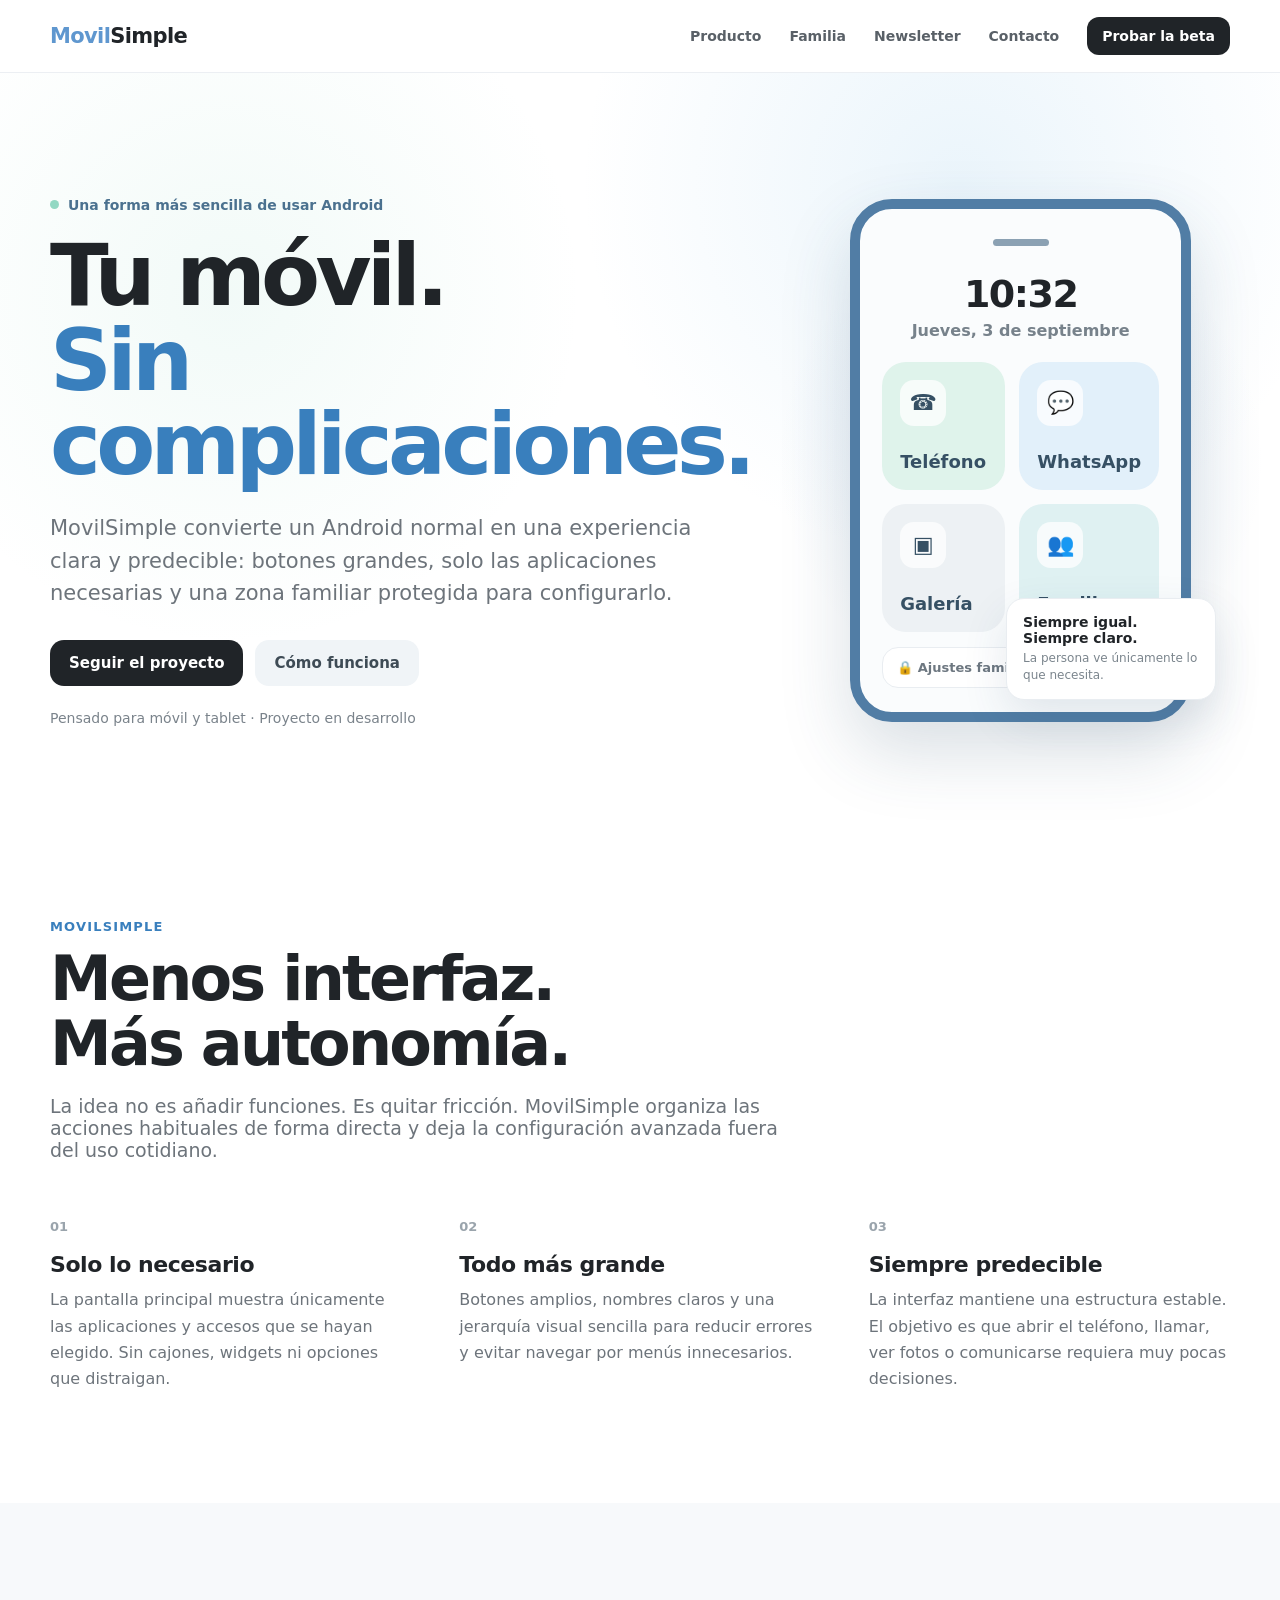
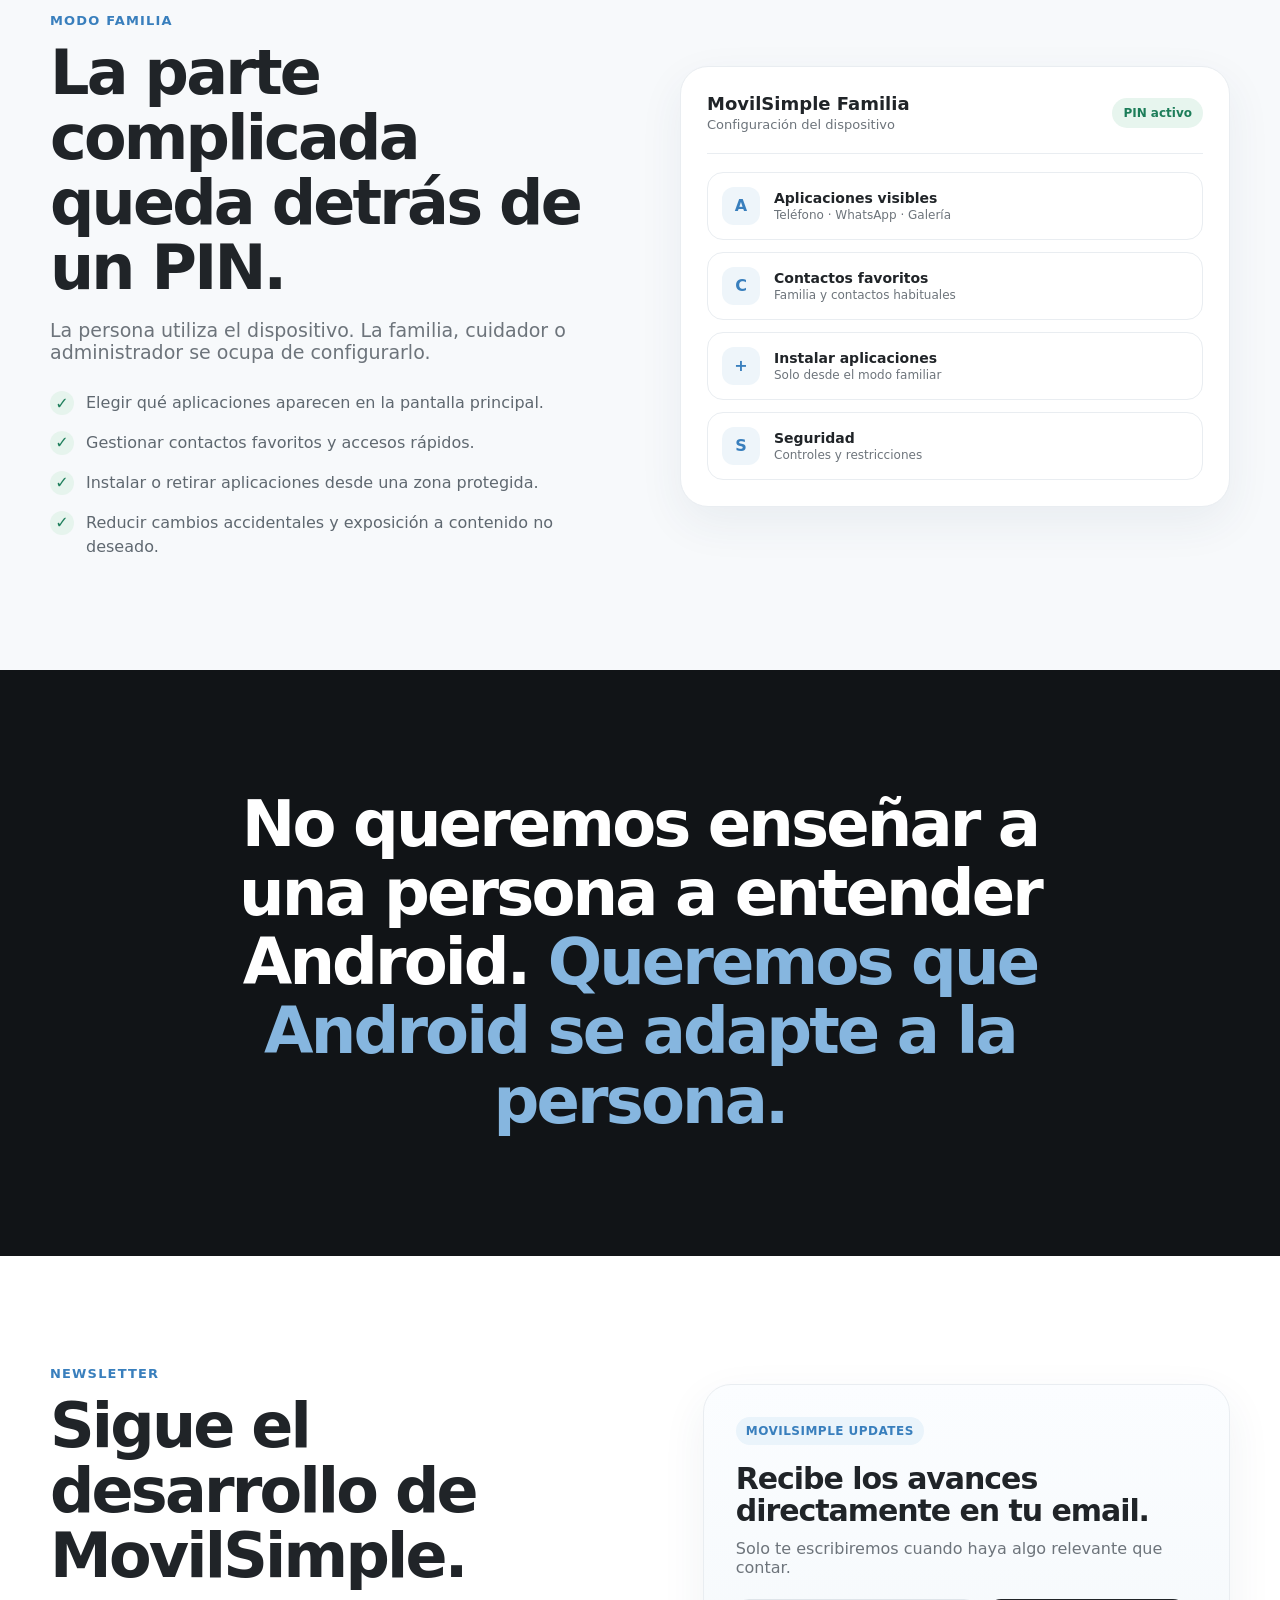
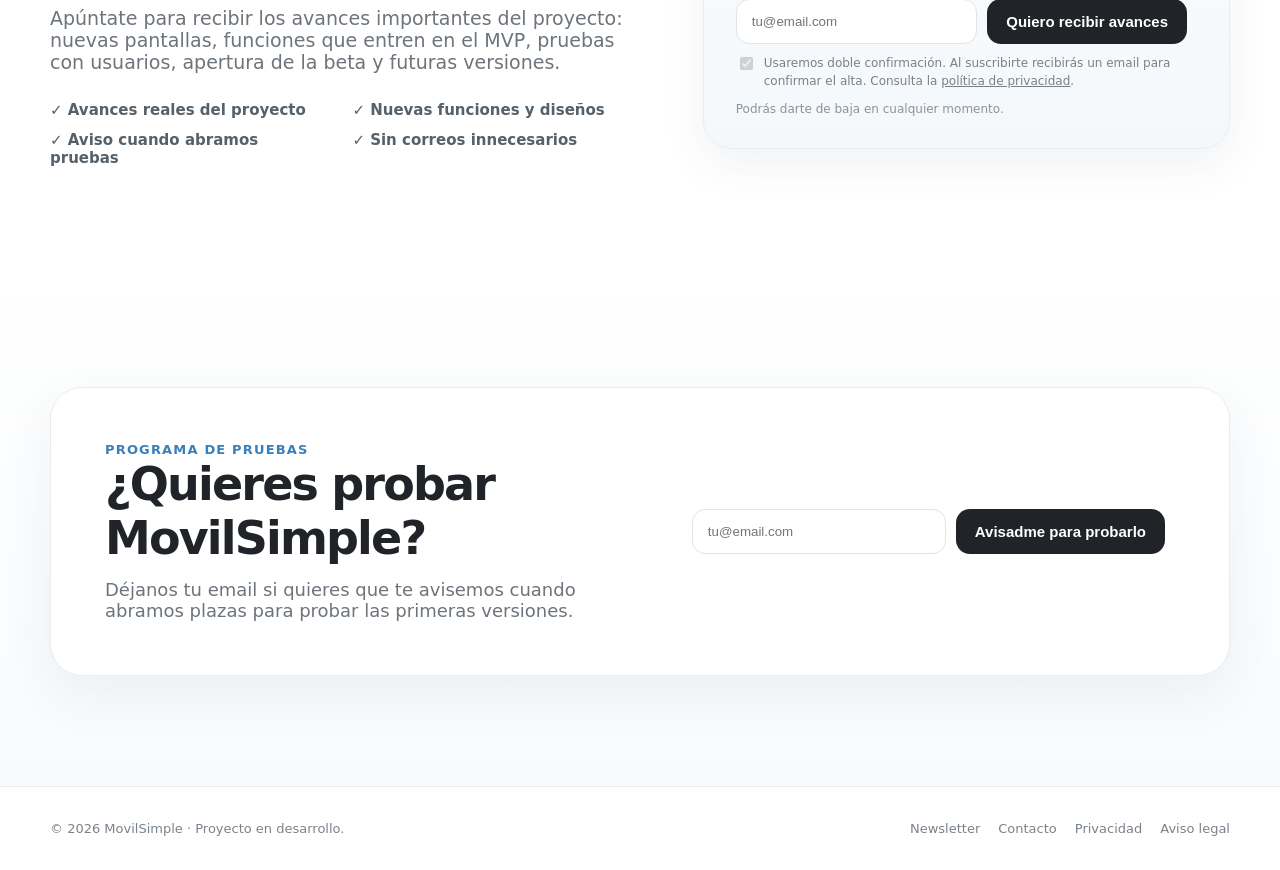
==== public/index.html @ e2562e94 "Add files via upload" ====
<!doctype html>
<html lang="es">
<head>
<meta charset="utf-8">
<meta name="viewport" content="width=device-width,initial-scale=1">
<meta name="description" content="MovilSimple simplifica Android con una interfaz clara, accesos grandes y un modo familiar protegido para configurar el dispositivo.">
<title>MovilSimple — Tu móvil, sin complicaciones</title>
<meta name="theme-color" content="#ffffff">
<link rel="canonical" href="https://movilsimple.com/">
<link rel="icon" type="image/png" sizes="32x32" href="/assets/favicon-32.png">
<link rel="apple-touch-icon" href="/assets/apple-touch-icon.png">
<link rel="manifest" href="/manifest.webmanifest">
<meta property="og:type" content="website">
<meta property="og:title" content="MovilSimple — Tu móvil, sin complicaciones">
<meta property="og:description" content="Una forma más clara, sencilla y segura de usar Android.">
<meta property="og:url" content="https://movilsimple.com/">
<meta property="og:image" content="https://movilsimple.com/assets/og-movilsimple.jpg">
<meta name="twitter:card" content="summary_large_image">
<style>
:root{
  --blue:#5f97cf;
  --blue2:#397fbd;
  --ink:#202428;
  --muted:#6d747b;
  --line:#e9edf1;
  --soft:#f7f9fb;
  --mint:#92d8c3;
  --sky:#8fc7eb;
  --teal:#76c8cc;
}
*{box-sizing:border-box}
html{scroll-behavior:smooth}
body{
  margin:0;
  font-family:Inter,ui-sans-serif,system-ui,-apple-system,BlinkMacSystemFont,"Segoe UI",sans-serif;
  color:var(--ink);
  background:#fff;
  -webkit-font-smoothing:antialiased;
}
a{text-decoration:none;color:inherit}
.container{width:min(1180px,calc(100% - 40px));margin:auto}
header{
  position:sticky;top:0;z-index:50;
  background:rgba(255,255,255,.84);
  backdrop-filter:blur(18px);
  border-bottom:1px solid rgba(233,237,241,.85);
}
.nav{height:72px;display:flex;align-items:center;justify-content:space-between}
.wordmark{font-weight:850;font-size:21px;letter-spacing:-.03em}
.wordmark .m{color:var(--blue)}
.navlinks{display:flex;gap:28px;align-items:center;font-size:14px;font-weight:650;color:#596067}
.navlinks a:hover{color:var(--blue2)}
.navcta{
  padding:11px 15px;border-radius:12px;background:var(--ink);color:#fff!important;
}
.hero{
  padding:92px 0 54px;
  background:
    radial-gradient(circle at 75% 15%,rgba(143,199,235,.18),transparent 33%),
    radial-gradient(circle at 18% 30%,rgba(146,216,195,.12),transparent 30%);
}
.hero-grid{display:grid;grid-template-columns:1.05fr .95fr;gap:80px;align-items:center}
.eyebrow{
  display:inline-flex;gap:9px;align-items:center;
  color:#4b718f;font-weight:750;font-size:14px;
}
.eyebrow:before{content:"";width:9px;height:9px;border-radius:50%;background:var(--mint)}
h1{
  font-size:clamp(54px,7vw,86px);
  line-height:.98;letter-spacing:-.055em;
  margin:20px 0 26px;
  max-width:820px;
}
h1 .blue{color:var(--blue2)}
.lead{
  font-size:21px;line-height:1.55;color:var(--muted);
  max-width:680px;margin:0 0 30px;
}
.actions{display:flex;gap:12px;flex-wrap:wrap}
.btn{
  display:inline-flex;align-items:center;justify-content:center;
  border-radius:14px;padding:14px 19px;font-weight:800;font-size:15px;
  transition:.2s ease;
}
.btn:hover{transform:translateY(-1px)}
.btn-dark{background:var(--ink);color:#fff}
.btn-light{background:#f0f4f7;color:#3e4b55}
.hero-note{margin-top:24px;color:#7a838b;font-size:14px}
.mock-shell{
  position:relative;min-height:590px;display:grid;place-items:center;
}
.glow{
  position:absolute;width:520px;height:520px;border-radius:50%;
  background:radial-gradient(circle,rgba(95,151,207,.17),rgba(95,151,207,0) 66%);
}
.phone{
  position:relative;
  width:min(380px,90%);
  background:#fafcfd;
  border:10px solid #517da5;
  border-radius:42px;
  padding:30px 22px 24px;
  box-shadow:0 30px 70px rgba(45,76,104,.18);
}
.speaker{width:56px;height:7px;background:#8ba1b3;border-radius:999px;margin:0 auto 26px}
.time{text-align:center;font-weight:900;font-size:38px;letter-spacing:-.04em}
.date{text-align:center;color:#77828b;font-weight:600;margin:5px 0 22px}
.grid{display:grid;grid-template-columns:1fr 1fr;gap:14px}
.tile{
  min-height:128px;border-radius:24px;padding:18px;
  display:flex;flex-direction:column;justify-content:space-between;
  color:#365064;font-weight:850;font-size:18px
}
.t1{background:#dff3eb}.t2{background:#e2f0fa}.t3{background:#edf1f4}.t4{background:#dff1f2}
.sq{
  width:46px;height:46px;border-radius:14px;background:rgba(255,255,255,.75);
  display:grid;place-items:center;font-size:22px
}
.familybar{
  margin-top:15px;border:1px solid var(--line);background:#fff;border-radius:16px;
  padding:12px 14px;display:flex;justify-content:space-between;align-items:center;
  font-size:13px;font-weight:750;color:#6d7780
}
.floating{
  position:absolute;right:-6px;bottom:55px;
  width:210px;background:#fff;border:1px solid var(--line);
  border-radius:18px;padding:15px 16px;
  box-shadow:0 18px 45px rgba(45,76,104,.12);
}
.floating strong{display:block;font-size:14px}
.floating span{display:block;color:#7b858d;font-size:12px;margin-top:4px;line-height:1.4}
.section{padding:110px 0}
.section.gray{background:var(--soft)}
.kicker{color:var(--blue2);font-size:13px;font-weight:850;letter-spacing:.09em;text-transform:uppercase}
.section h2{
  font-size:clamp(38px,5vw,62px);
  line-height:1.05;letter-spacing:-.045em;margin:12px 0 18px;
}
.section-intro{font-size:19px;color:var(--muted);max-width:760px}
.three{
  display:grid;grid-template-columns:repeat(3,1fr);gap:48px;margin-top:58px
}
.feature-number{font-size:13px;font-weight:850;color:#9aa4ac;margin-bottom:18px}
.feature h3{font-size:22px;margin:0 0 10px;letter-spacing:-.02em}
.feature p{margin:0;color:var(--muted);line-height:1.65}
.family-section{display:grid;grid-template-columns:1fr 1fr;gap:80px;align-items:center}
.panel{
  background:#fff;border:1px solid var(--line);border-radius:28px;
  padding:26px;box-shadow:0 16px 45px rgba(43,69,93,.07)
}
.panel-top{display:flex;align-items:center;justify-content:space-between;padding-bottom:20px;border-bottom:1px solid var(--line)}
.panel-title strong{display:block;font-size:18px}.panel-title span{color:var(--muted);font-size:13px}
.pin{background:#e7f5ee;color:#1c7d59;padding:8px 11px;border-radius:999px;font-size:12px;font-weight:850}
.panel-list{display:grid;gap:12px;margin-top:18px}
.row{display:flex;gap:14px;align-items:center;padding:14px;border:1px solid var(--line);border-radius:16px}
.badge{width:38px;height:38px;border-radius:12px;background:#eef5fa;display:grid;place-items:center;color:var(--blue2);font-weight:900}
.row strong{display:block;font-size:14px}.row span{display:block;color:var(--muted);font-size:12px;margin-top:2px}
.checks{display:grid;gap:15px;margin-top:28px}
.check{display:flex;gap:12px;align-items:flex-start}
.check i{font-style:normal;width:24px;height:24px;border-radius:50%;background:#e6f4ed;color:#1f7f5c;display:grid;place-items:center;font-weight:900;flex:none}
.check span{color:#5f6870;line-height:1.55}
.statement{
  padding:120px 0;
  text-align:center;
  background:#111417;color:#fff;
}
.statement p{
  max-width:900px;margin:0 auto;
  font-size:clamp(36px,5vw,64px);
  line-height:1.08;letter-spacing:-.045em;font-weight:800
}
.statement em{font-style:normal;color:#86b6df}
.beta{
  padding:110px 0;background:
  linear-gradient(180deg,#fff,#f8fbfd);
}
.beta-card{
  border:1px solid var(--line);border-radius:32px;
  padding:54px;background:#fff;
  box-shadow:0 18px 55px rgba(42,72,97,.07);
  display:grid;grid-template-columns:1fr .9fr;gap:50px;align-items:center
}
.beta h2{font-size:46px;margin:0 0 14px;letter-spacing:-.04em}
.beta p{color:var(--muted);font-size:18px;margin:0}
.form{display:flex;gap:10px}
.form input{
  min-width:0;flex:1;border:1px solid #dfe5ea;border-radius:13px;padding:14px 15px;outline:none
}
.form input:focus{border-color:var(--blue);box-shadow:0 0 0 4px rgba(95,151,207,.11)}
.form button{border:0;cursor:pointer}
.status{font-size:13px;color:#5f6b74;margin-top:9px}
footer{border-top:1px solid var(--line);padding:34px 0}
.footer{display:flex;justify-content:space-between;gap:30px;color:#7a838b;font-size:13px}
.footerlinks{display:flex;gap:18px}

.newsletter-block{
  display:grid;grid-template-columns:1.05fr .95fr;gap:70px;align-items:center
}
.newsletter-points{
  display:grid;grid-template-columns:1fr 1fr;gap:12px 22px;
  margin-top:28px;color:#56616a;font-size:15px;font-weight:650
}
.newsletter-card{
  border:1px solid var(--line);border-radius:28px;padding:32px;
  background:linear-gradient(180deg,#fbfdff,#f4f8fb);
  box-shadow:0 16px 45px rgba(43,69,93,.07)
}
.newsletter-badge{
  display:inline-flex;padding:7px 10px;border-radius:999px;
  background:#eaf4fb;color:var(--blue2);font-size:12px;font-weight:850;
  letter-spacing:.04em;text-transform:uppercase
}
.newsletter-card h3{
  font-size:30px;line-height:1.08;letter-spacing:-.035em;
  margin:18px 0 12px
}
.newsletter-card p{color:var(--muted);margin:0 0 22px}
.newsletter-form{display:flex;gap:10px}
.newsletter-form input{
  min-width:0;flex:1;border:1px solid #dfe5ea;border-radius:13px;
  padding:14px 15px;outline:none
}
.newsletter-form input:focus{
  border-color:var(--blue);box-shadow:0 0 0 4px rgba(95,151,207,.11)
}
.newsletter-form button{border:0;cursor:pointer}
.newsletter-status{font-size:13px;color:#5f6b74;margin-top:10px}
.newsletter-privacy{font-size:12px;color:#8a939b;margin-top:12px}


.form-consent{
  display:flex;gap:8px;align-items:flex-start;margin-top:11px;
  color:#77818a;font-size:12px;line-height:1.45
}
.form-consent input{margin-top:2px;flex:none}
.form-consent a{text-decoration:underline}
.status.ok,.newsletter-status.ok{color:#1c7d59}
.status.error,.newsletter-status.error{color:#ad3b3b}
.honeypot{
  position:absolute!important;left:-10000px!important;width:1px!important;
  height:1px!important;overflow:hidden!important
}
button:disabled{opacity:.65;cursor:wait;transform:none!important}

@media (max-width:900px){
  .navlinks a:not(.navcta){display:none}
  .hero-grid,.family-section,.beta-card,.newsletter-block{grid-template-columns:1fr}
  .hero{padding-top:64px}
  .three{grid-template-columns:1fr;gap:34px}
  .newsletter-points{grid-template-columns:1fr}
  .mock-shell{min-height:530px}
}
@media(max-width:620px){
  .container{width:min(100% - 26px,1180px)}
  h1{font-size:50px}
  .lead{font-size:18px}
  .section{padding:78px 0}
  .form,.newsletter-form{flex-direction:column}
  .beta-card{padding:30px 22px}
  .footer{flex-direction:column}
}
</style>
</head>
<body>
<header>
  <div class="container nav">
    <a class="wordmark" href="#"><span class="m">Movil</span>Simple</a>
    <nav class="navlinks">
      <a href="#producto">Producto</a>
      <a href="#familia">Familia</a>
      <a href="#newsletter">Newsletter</a>
      <a href="/contacto.html">Contacto</a>
      <a class="navcta" href="#beta">Probar la beta</a>
    </nav>
  </div>
</header>

<main>
<section class="hero">
  <div class="container hero-grid">
    <div>
      <div class="eyebrow">Una forma más sencilla de usar Android</div>
      <h1>Tu móvil.<br><span class="blue">Sin complicaciones.</span></h1>
      <p class="lead">MovilSimple convierte un Android normal en una experiencia clara y predecible: botones grandes, solo las aplicaciones necesarias y una zona familiar protegida para configurarlo.</p>
      <div class="actions">
        <a class="btn btn-dark" href="#newsletter">Seguir el proyecto</a>
        <a class="btn btn-light" href="#producto">Cómo funciona</a>
      </div>
      <div class="hero-note">Pensado para móvil y tablet · Proyecto en desarrollo</div>
    </div>

    <div class="mock-shell">
      <div class="glow"></div>
      <div class="phone">
        <div class="speaker"></div>
        <div class="time">10:32</div>
        <div class="date">Jueves, 3 de septiembre</div>
        <div class="grid">
          <div class="tile t1"><div class="sq">☎</div><span>Teléfono</span></div>
          <div class="tile t2"><div class="sq">💬</div><span>WhatsApp</span></div>
          <div class="tile t3"><div class="sq">▣</div><span>Galería</span></div>
          <div class="tile t4"><div class="sq">👥</div><span>Familia</span></div>
        </div>
        <div class="familybar"><span>🔒 Ajustes familiares</span><span>PIN</span></div>
      </div>
      <div class="floating"><strong>Siempre igual. Siempre claro.</strong><span>La persona ve únicamente lo que necesita.</span></div>
    </div>
  </div>
</section>

<section class="section" id="producto">
  <div class="container">
    <div class="kicker">MovilSimple</div>
    <h2>Menos interfaz.<br>Más autonomía.</h2>
    <p class="section-intro">La idea no es añadir funciones. Es quitar fricción. MovilSimple organiza las acciones habituales de forma directa y deja la configuración avanzada fuera del uso cotidiano.</p>
    <div class="three">
      <div class="feature">
        <div class="feature-number">01</div>
        <h3>Solo lo necesario</h3>
        <p>La pantalla principal muestra únicamente las aplicaciones y accesos que se hayan elegido. Sin cajones, widgets ni opciones que distraigan.</p>
      </div>
      <div class="feature">
        <div class="feature-number">02</div>
        <h3>Todo más grande</h3>
        <p>Botones amplios, nombres claros y una jerarquía visual sencilla para reducir errores y evitar navegar por menús innecesarios.</p>
      </div>
      <div class="feature">
        <div class="feature-number">03</div>
        <h3>Siempre predecible</h3>
        <p>La interfaz mantiene una estructura estable. El objetivo es que abrir el teléfono, llamar, ver fotos o comunicarse requiera muy pocas decisiones.</p>
      </div>
    </div>
  </div>
</section>

<section class="section gray" id="familia">
  <div class="container family-section">
    <div>
      <div class="kicker">Modo familia</div>
      <h2>La parte complicada queda detrás de un PIN.</h2>
      <p class="section-intro">La persona utiliza el dispositivo. La familia, cuidador o administrador se ocupa de configurarlo.</p>
      <div class="checks">
        <div class="check"><i>✓</i><span>Elegir qué aplicaciones aparecen en la pantalla principal.</span></div>
        <div class="check"><i>✓</i><span>Gestionar contactos favoritos y accesos rápidos.</span></div>
        <div class="check"><i>✓</i><span>Instalar o retirar aplicaciones desde una zona protegida.</span></div>
        <div class="check"><i>✓</i><span>Reducir cambios accidentales y exposición a contenido no deseado.</span></div>
      </div>
    </div>
    <div class="panel">
      <div class="panel-top">
        <div class="panel-title"><strong>MovilSimple Familia</strong><span>Configuración del dispositivo</span></div>
        <div class="pin">PIN activo</div>
      </div>
      <div class="panel-list">
        <div class="row"><div class="badge">A</div><div><strong>Aplicaciones visibles</strong><span>Teléfono · WhatsApp · Galería</span></div></div>
        <div class="row"><div class="badge">C</div><div><strong>Contactos favoritos</strong><span>Familia y contactos habituales</span></div></div>
        <div class="row"><div class="badge">+</div><div><strong>Instalar aplicaciones</strong><span>Solo desde el modo familiar</span></div></div>
        <div class="row"><div class="badge">S</div><div><strong>Seguridad</strong><span>Controles y restricciones</span></div></div>
      </div>
    </div>
  </div>
</section>

<section class="statement">
  <div class="container">
    <p>No queremos enseñar a una persona a entender Android. <em>Queremos que Android se adapte a la persona.</em></p>
  </div>
</section>


<section class="section" id="newsletter">
  <div class="container">
    <div class="newsletter-block">
      <div class="newsletter-copy">
        <div class="kicker">Newsletter</div>
        <h2>Sigue el desarrollo de MovilSimple.</h2>
        <p class="section-intro">Apúntate para recibir los avances importantes del proyecto: nuevas pantallas, funciones que entren en el MVP, pruebas con usuarios, apertura de la beta y futuras versiones.</p>
        <div class="newsletter-points">
          <span>✓ Avances reales del proyecto</span>
          <span>✓ Nuevas funciones y diseños</span>
          <span>✓ Aviso cuando abramos pruebas</span>
          <span>✓ Sin correos innecesarios</span>
        </div>
      </div>
      <div class="newsletter-card">
        <div class="newsletter-badge">MovilSimple Updates</div>
        <h3>Recibe los avances directamente en tu email.</h3>
        <p>Solo te escribiremos cuando haya algo relevante que contar.</p>
        <form class="newsletter-form" data-subscribe data-source="newsletter">
          <label style="position:absolute;left:-9999px" for="project-email">Correo electrónico</label>
          <input type="email" id="project-email" name="email" autocomplete="email" placeholder="tu@email.com" required>
          <div class="honeypot" aria-hidden="true"><label>No rellenar <input name="website" tabindex="-1" autocomplete="off"></label></div>
          <input type="checkbox" name="consent" required checked style="position:absolute;left:-9999px" aria-label="Acepto recibir novedades de MovilSimple">
          <button class="btn btn-dark" type="submit">Quiero recibir avances</button>
          <div class="newsletter-status status" aria-live="polite"></div>
        </form>
        <label class="form-consent"><input type="checkbox" name="newsletter-consent-view" checked disabled><span>Usaremos doble confirmación. Al suscribirte recibirás un email para confirmar el alta. Consulta la <a href="/privacidad.html">política de privacidad</a>.</span></label>
        <div class="newsletter-privacy">Podrás darte de baja en cualquier momento.</div>
      </div>
    </div>
  </div>
</section>

<section class="beta" id="beta">
  <div class="container">
    <div class="beta-card">
      <div>
        <div class="kicker">Programa de pruebas</div>
        <h2>¿Quieres probar MovilSimple?</h2>
        <p>Déjanos tu email si quieres que te avisemos cuando abramos plazas para probar las primeras versiones.</p>
      </div>
      <div>
        <form class="form" data-subscribe data-source="beta">
          <label style="position:absolute;left:-9999px" for="beta-email">Correo electrónico</label>
          <input type="email" id="beta-email" name="email" autocomplete="email" placeholder="tu@email.com" required>
          <div class="honeypot" aria-hidden="true"><label>No rellenar <input name="website" tabindex="-1" autocomplete="off"></label></div>
          <input type="checkbox" name="consent" required checked style="position:absolute;left:-9999px" aria-label="Acepto recibir el aviso de apertura de la beta">
          <button class="btn btn-dark" type="submit">Avisadme para probarlo</button>
          <div class="status" aria-live="polite"></div>
        </form>
      </div>
    </div>
  </div>
</section>
</main>

<footer>
  <div class="container footer">
    <div>© 2026 MovilSimple · Proyecto en desarrollo.</div>
    <div class="footerlinks">
      <a href="#newsletter">Newsletter</a>
      <a href="/contacto.html">Contacto</a>
      <a href="/privacidad.html">Privacidad</a>
      <a href="/aviso-legal.html">Aviso legal</a>
    </div>
  </div>
</footer>

<script src="/assets/app.js" defer></script>
</body>
</html>
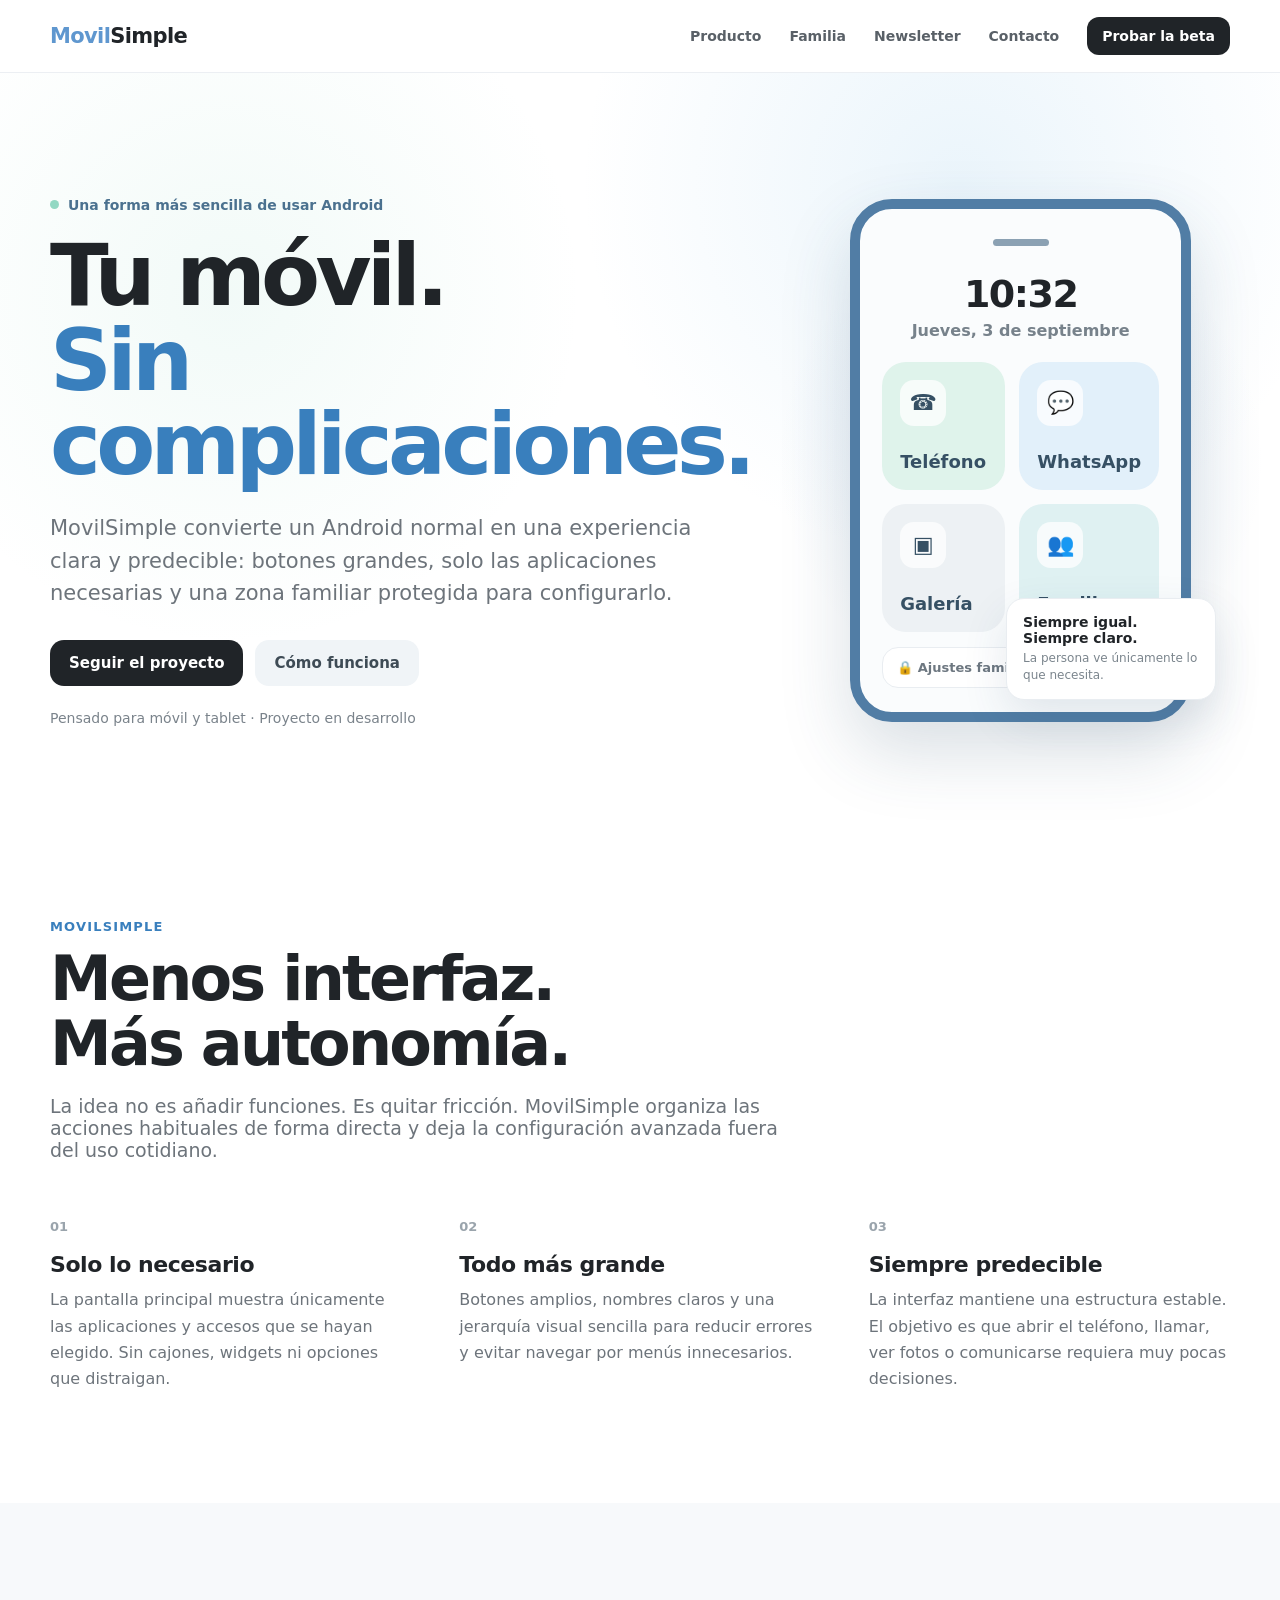
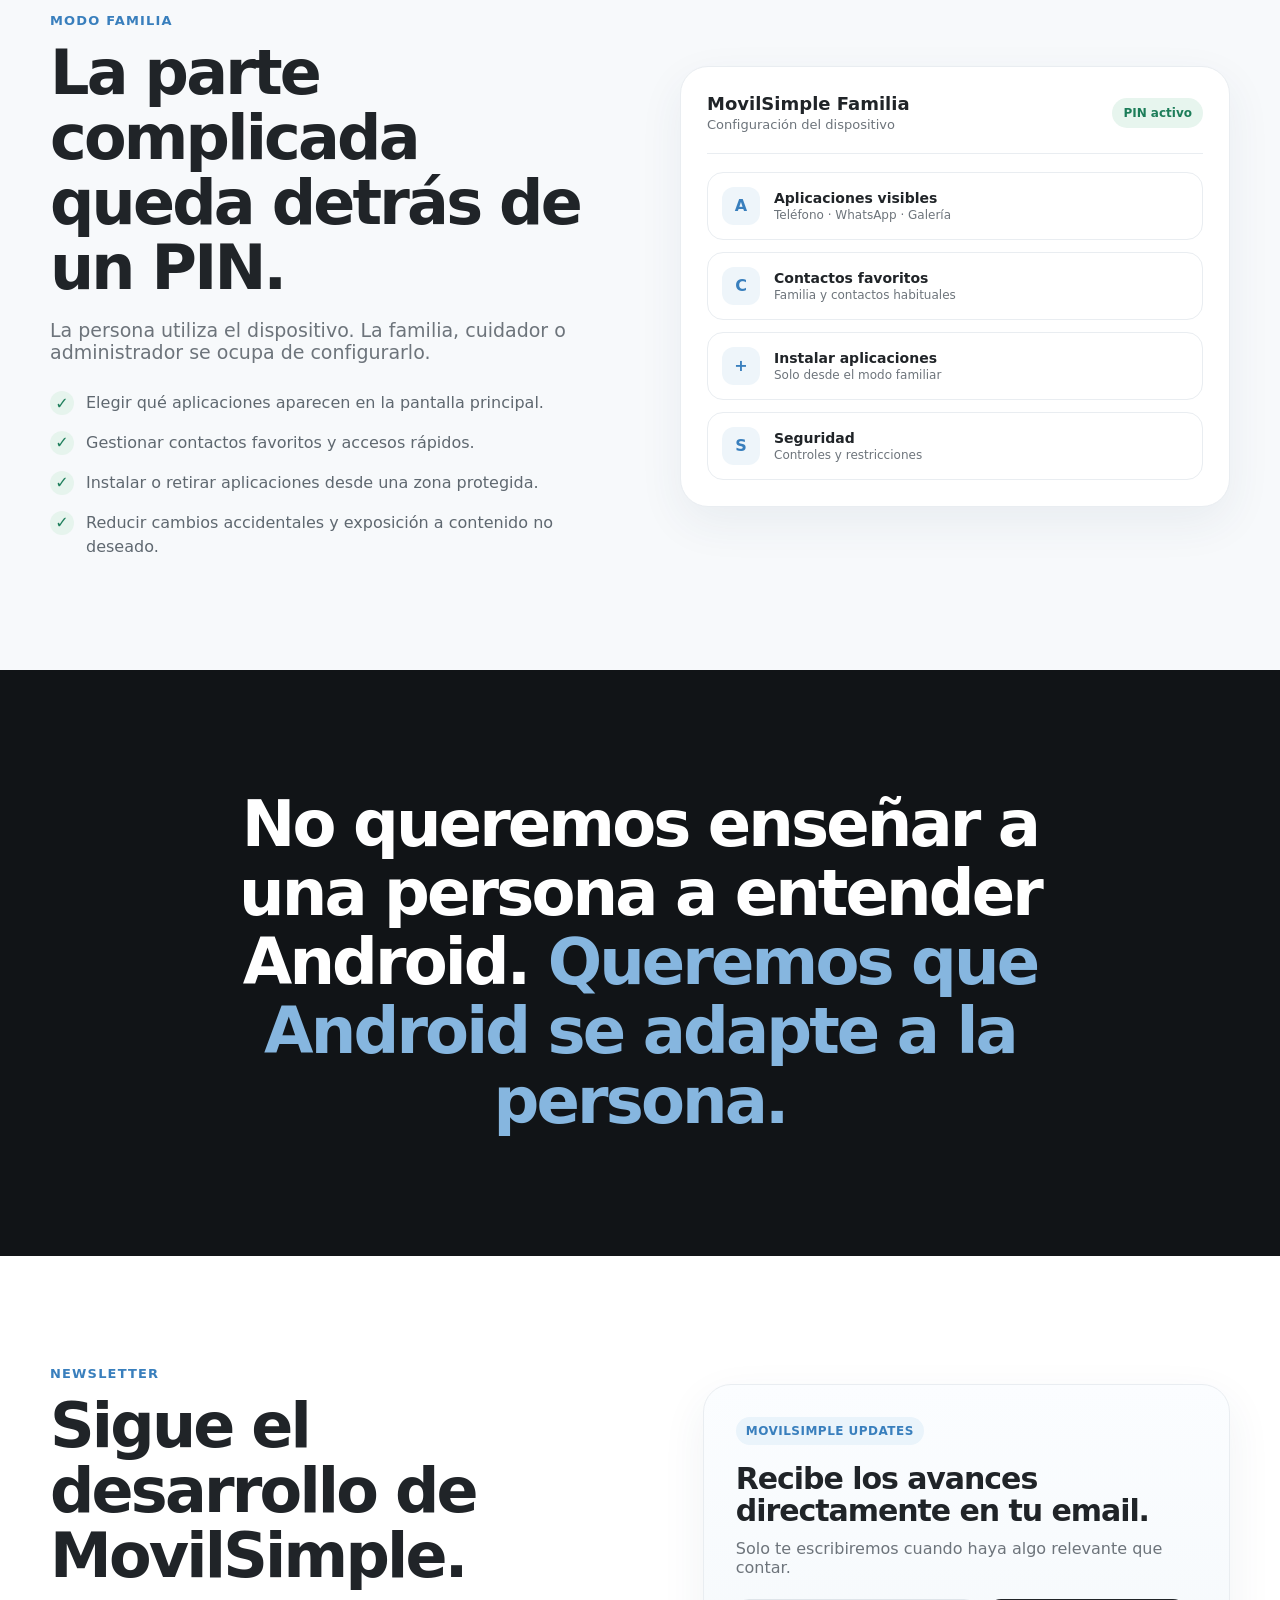
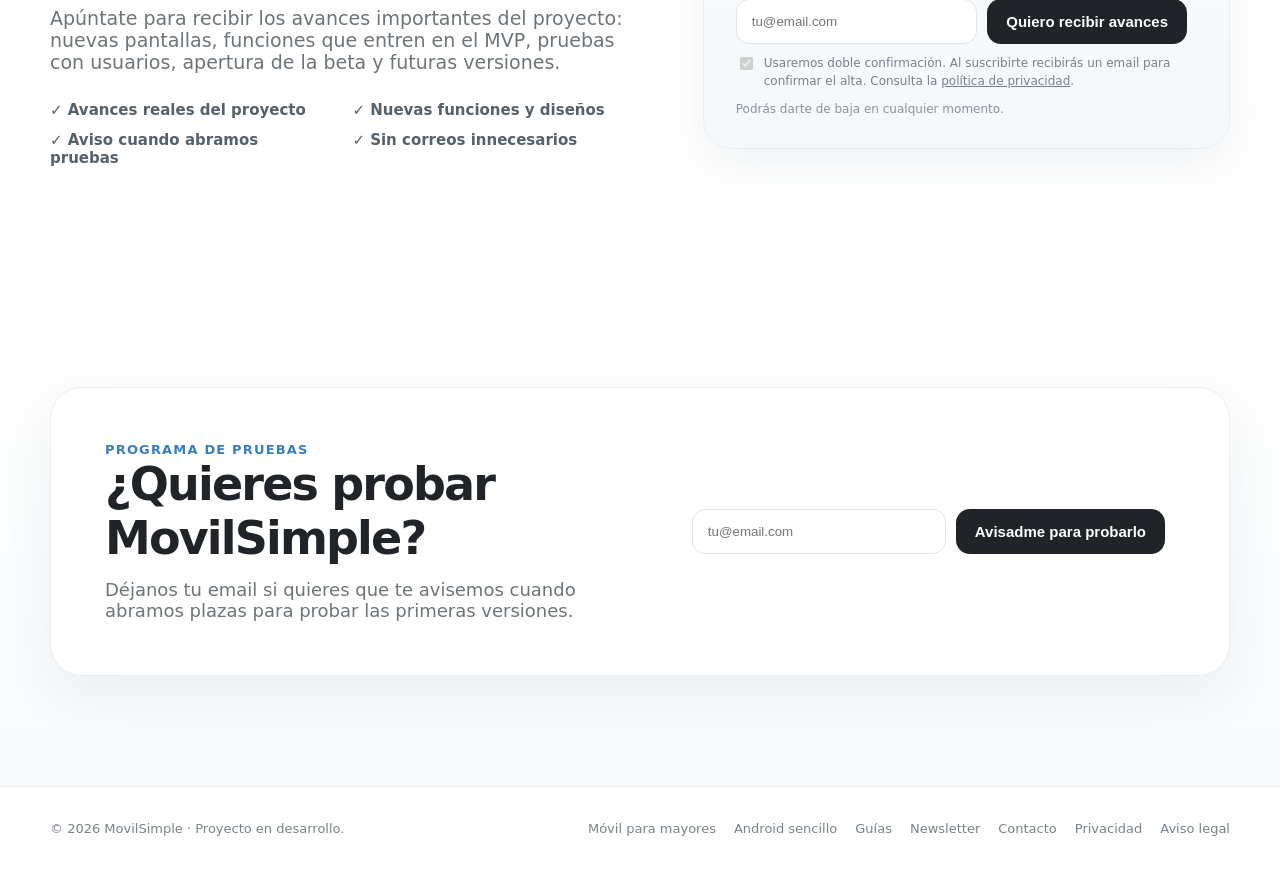
==== commit bd24a250: "SEO: optimize homepage metadata, schema and internal links" ====
--- a/public/index.html
+++ b/public/index.html
@@ -3,19 +3,23 @@
 <head>
 <meta charset="utf-8">
 <meta name="viewport" content="width=device-width,initial-scale=1">
-<meta name="description" content="MovilSimple simplifica Android con una interfaz clara, accesos grandes y un modo familiar protegido para configurar el dispositivo.">
-<title>MovilSimple — Tu móvil, sin complicaciones</title>
+<meta name="description" content="MovilSimple simplifica Android para mayores y familias con botones grandes, solo las apps necesarias y un modo familiar protegido para configurar el dispositivo.">
+<meta name="robots" content="index,follow">
+<title>MovilSimple — Android sencillo para mayores y familias</title>
 <meta name="theme-color" content="#ffffff">
 <link rel="canonical" href="https://movilsimple.com/">
 <link rel="icon" type="image/png" sizes="32x32" href="/assets/favicon-32.png">
 <link rel="apple-touch-icon" href="/assets/apple-touch-icon.png">
 <link rel="manifest" href="/manifest.webmanifest">
 <meta property="og:type" content="website">
-<meta property="og:title" content="MovilSimple — Tu móvil, sin complicaciones">
-<meta property="og:description" content="Una forma más clara, sencilla y segura de usar Android.">
+<meta property="og:title" content="MovilSimple — Android sencillo para mayores y familias">
+<meta property="og:description" content="Una forma más clara, sencilla y segura de usar Android, con una zona familiar protegida para la configuración.">
 <meta property="og:url" content="https://movilsimple.com/">
 <meta property="og:image" content="https://movilsimple.com/assets/og-movilsimple.jpg">
 <meta name="twitter:card" content="summary_large_image">
+<meta name="twitter:title" content="MovilSimple — Android sencillo para mayores y familias">
+<meta name="twitter:description" content="Una forma más clara, sencilla y segura de usar Android.">
+<script type="application/ld+json">{"@context":"https://schema.org","@type":"Organization","name":"MovilSimple","url":"https://movilsimple.com/","logo":"https://movilsimple.com/assets/movilsimple-logo.png","email":"hola@movilsimple.com","description":"MovilSimple desarrolla una interfaz Android más clara, sencilla y predecible, con una zona familiar protegida para configurar el dispositivo."}</script>
 <style>
 :root{
   --blue:#5f97cf;
@@ -191,7 +195,7 @@
 .status{font-size:13px;color:#5f6b74;margin-top:9px}
 footer{border-top:1px solid var(--line);padding:34px 0}
 .footer{display:flex;justify-content:space-between;gap:30px;color:#7a838b;font-size:13px}
-.footerlinks{display:flex;gap:18px}
+.footerlinks{display:flex;gap:18px;flex-wrap:wrap}
 
 .newsletter-block{
   display:grid;grid-template-columns:1.05fr .95fr;gap:70px;align-items:center
@@ -226,7 +230,6 @@
 .newsletter-form button{border:0;cursor:pointer}
 .newsletter-status{font-size:13px;color:#5f6b74;margin-top:10px}
 .newsletter-privacy{font-size:12px;color:#8a939b;margin-top:12px}
-
 
 .form-consent{
   display:flex;gap:8px;align-items:flex-start;margin-top:11px;
@@ -366,7 +369,6 @@
     <p>No queremos enseñar a una persona a entender Android. <em>Queremos que Android se adapte a la persona.</em></p>
   </div>
 </section>
-
 
 <section class="section" id="newsletter">
   <div class="container">
@@ -428,6 +430,9 @@
   <div class="container footer">
     <div>© 2026 MovilSimple · Proyecto en desarrollo.</div>
     <div class="footerlinks">
+      <a href="/movil-para-mayores/">Móvil para mayores</a>
+      <a href="/android-para-mayores/">Android sencillo</a>
+      <a href="/guias/">Guías</a>
       <a href="#newsletter">Newsletter</a>
       <a href="/contacto.html">Contacto</a>
       <a href="/privacidad.html">Privacidad</a>
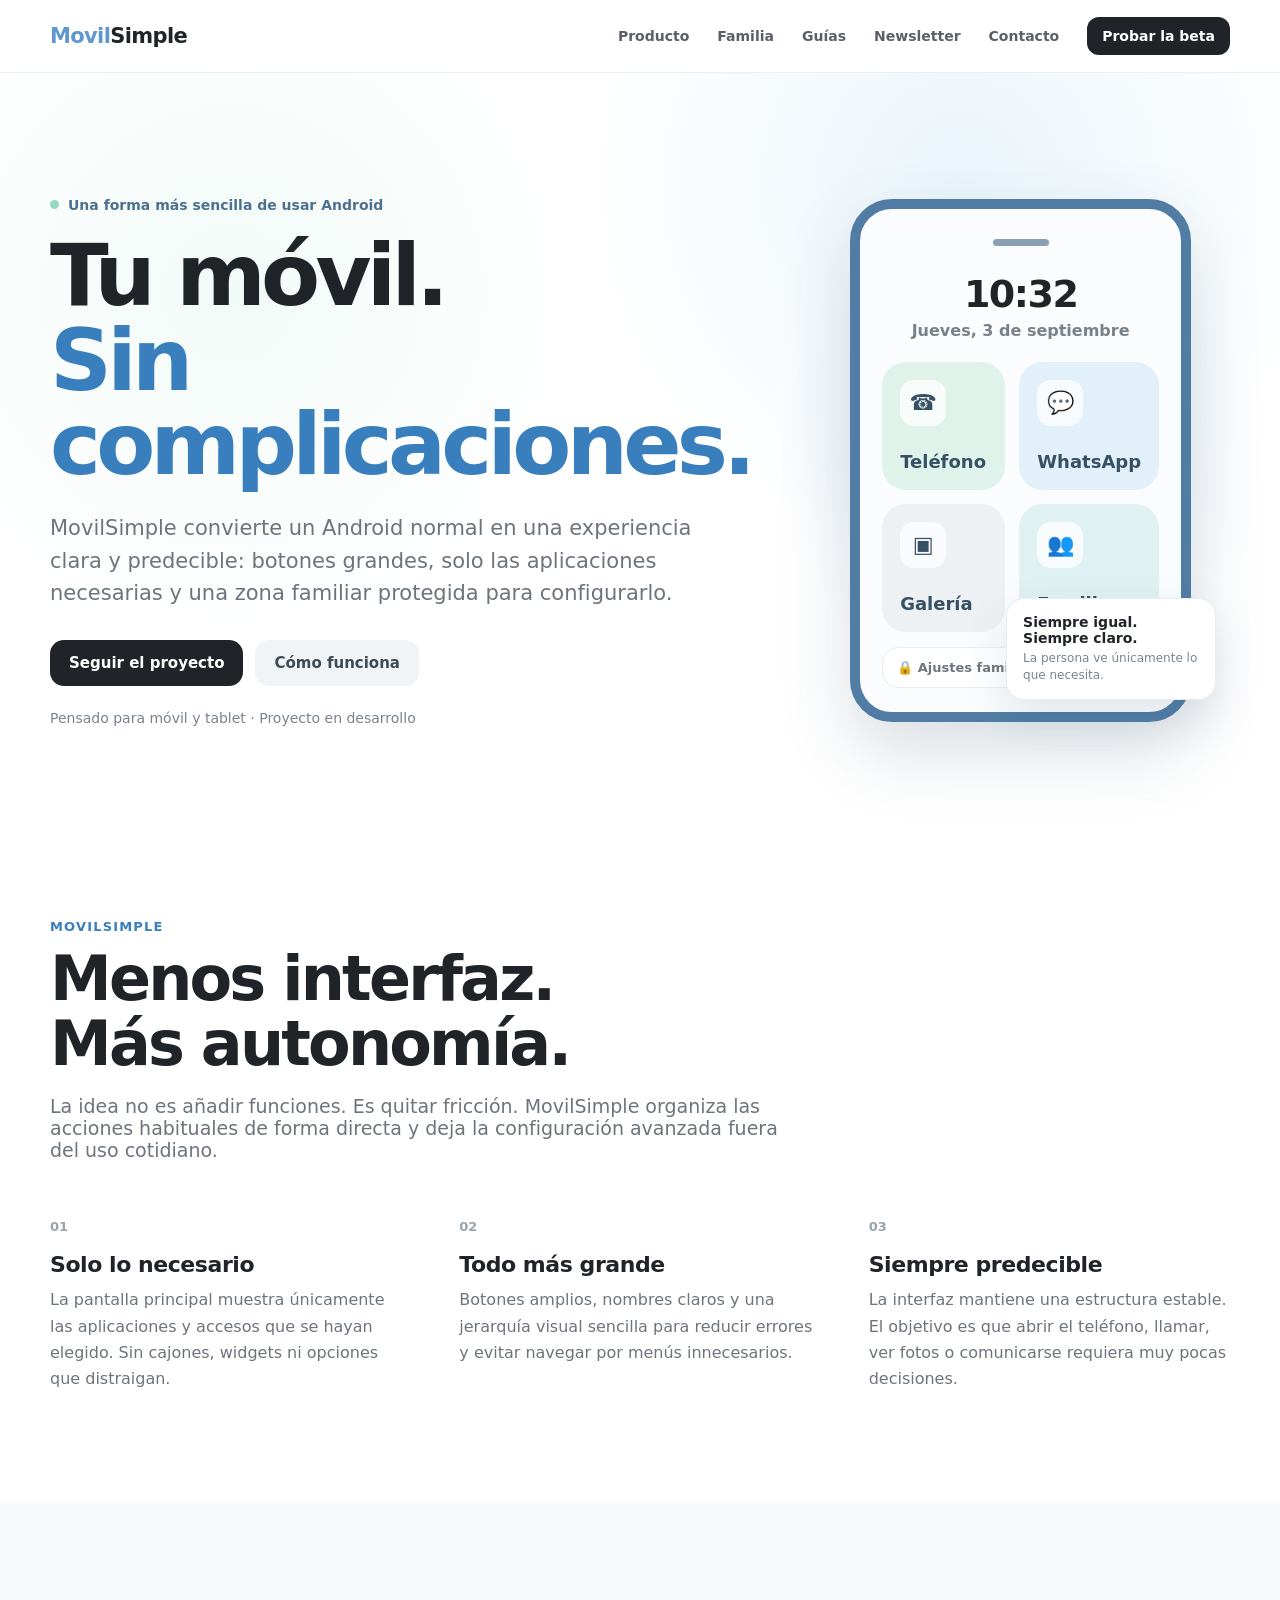
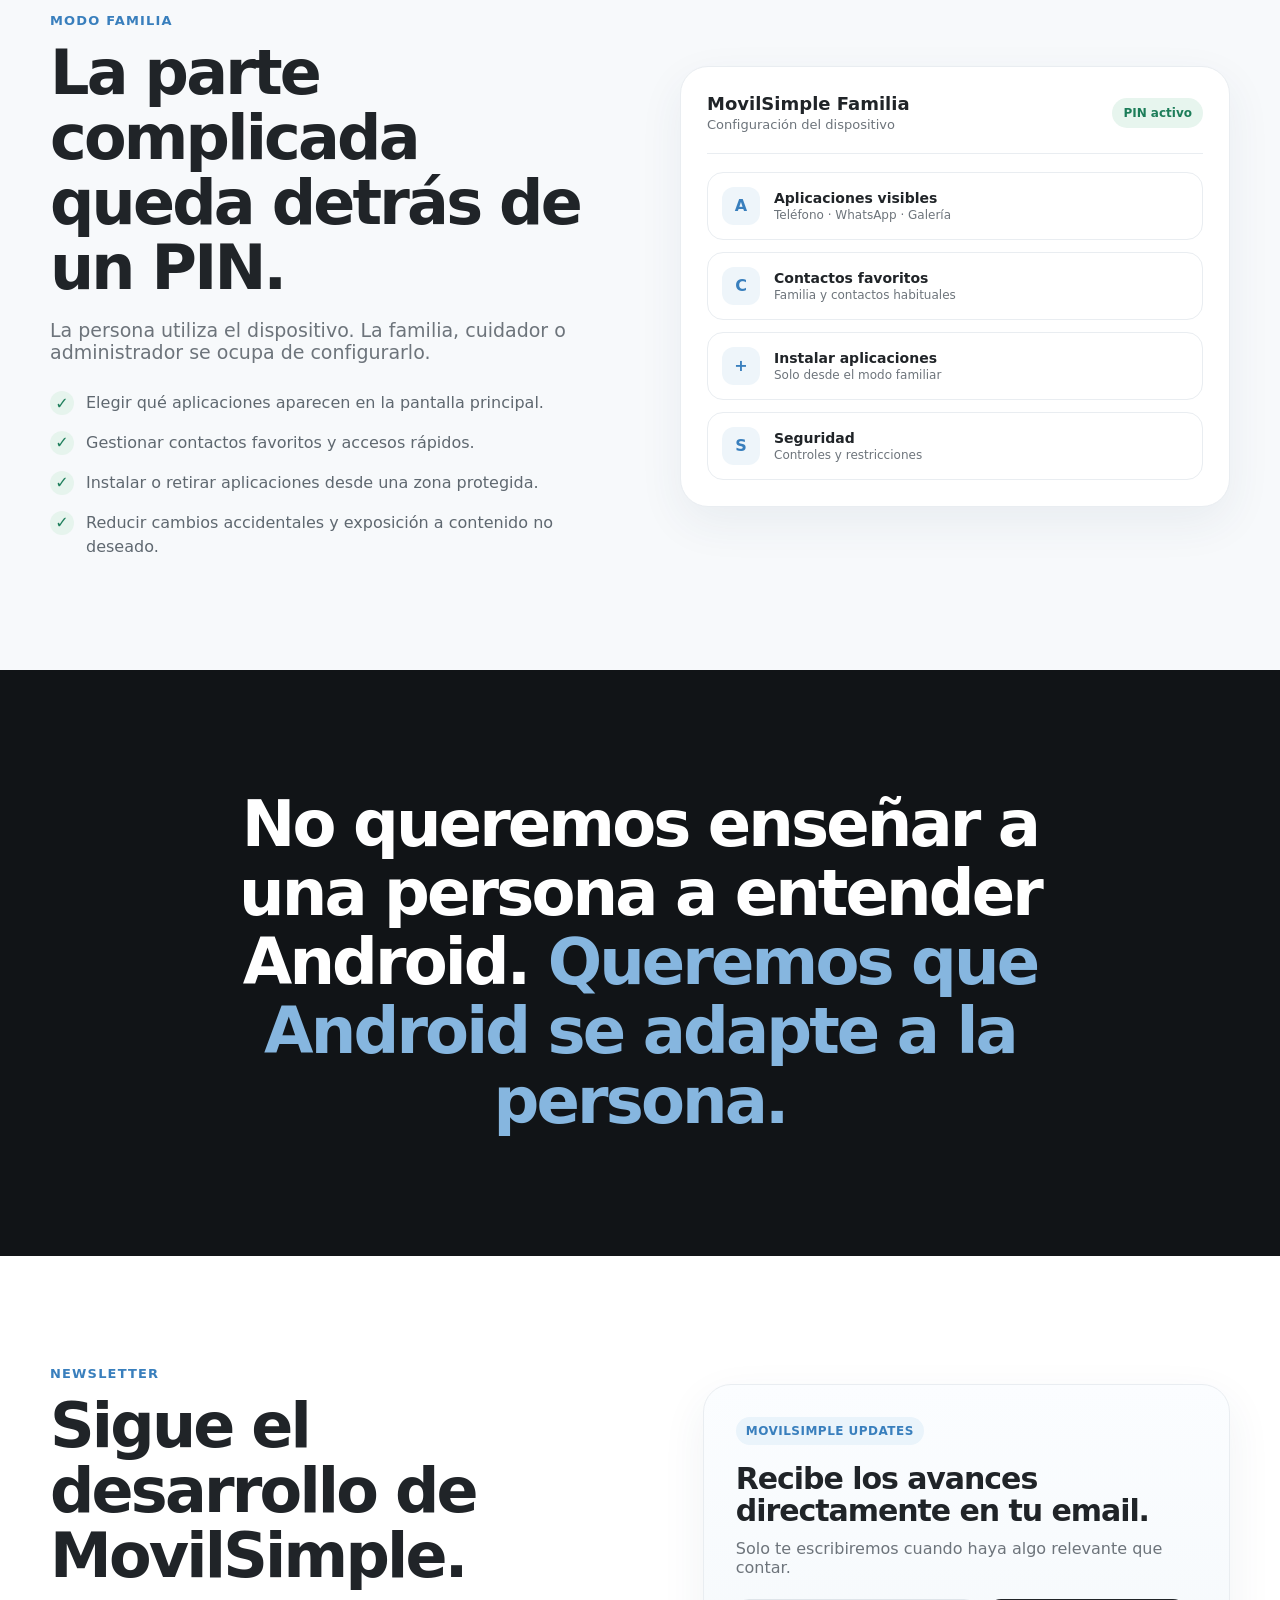
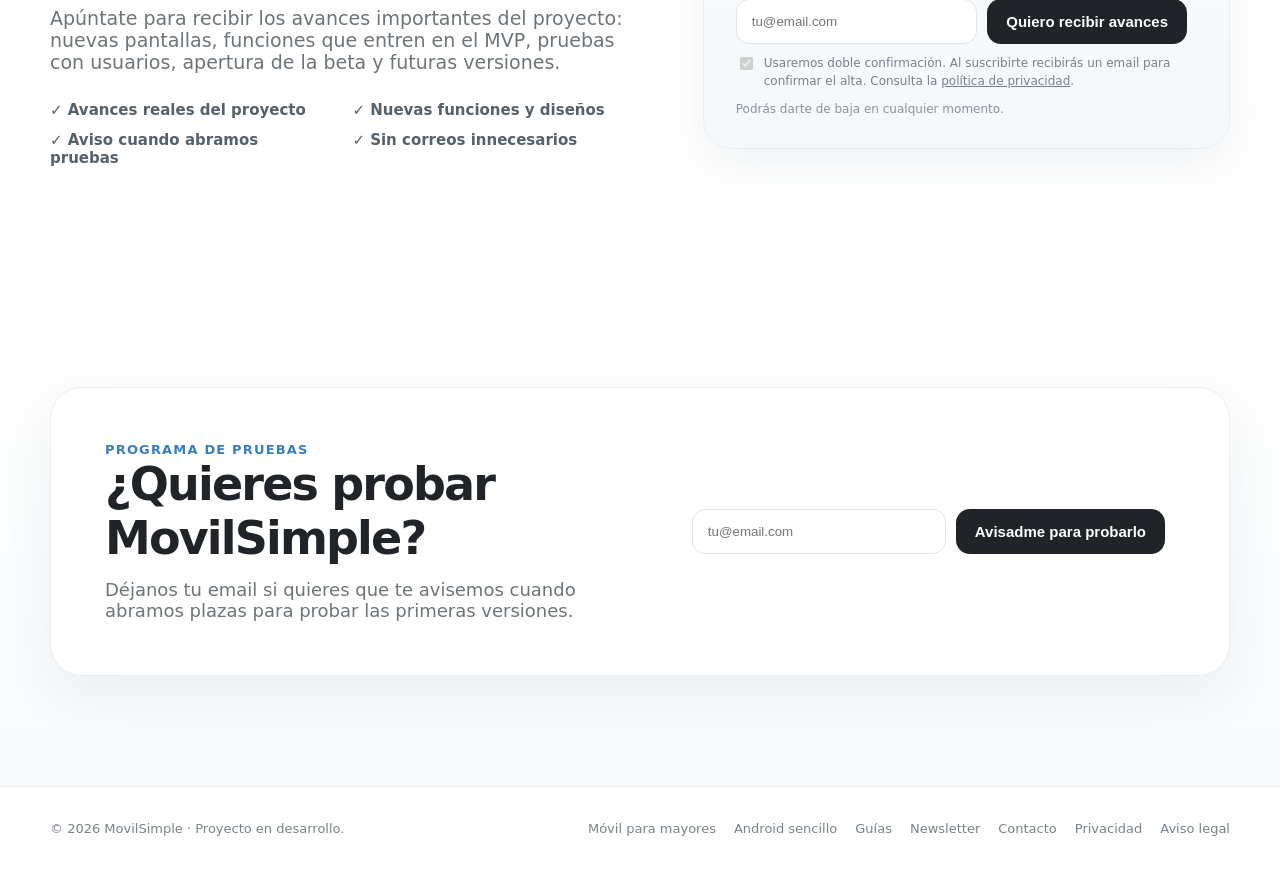
==== commit 9fb9ace9: "Add Guias link to homepage navigation" ====
--- a/public/index.html
+++ b/public/index.html
@@ -176,7 +176,7 @@
 .statement em{font-style:normal;color:#86b6df}
 .beta{
   padding:110px 0;background:
-  linear-gradient(180deg,#fff,#f8fbfd);
+    linear-gradient(180deg,#fff,#f8fbfd);
 }
 .beta-card{
   border:1px solid var(--line);border-radius:32px;
@@ -271,6 +271,7 @@
     <nav class="navlinks">
       <a href="#producto">Producto</a>
       <a href="#familia">Familia</a>
+      <a href="/guias/">Guías</a>
       <a href="#newsletter">Newsletter</a>
       <a href="/contacto.html">Contacto</a>
       <a class="navcta" href="#beta">Probar la beta</a>
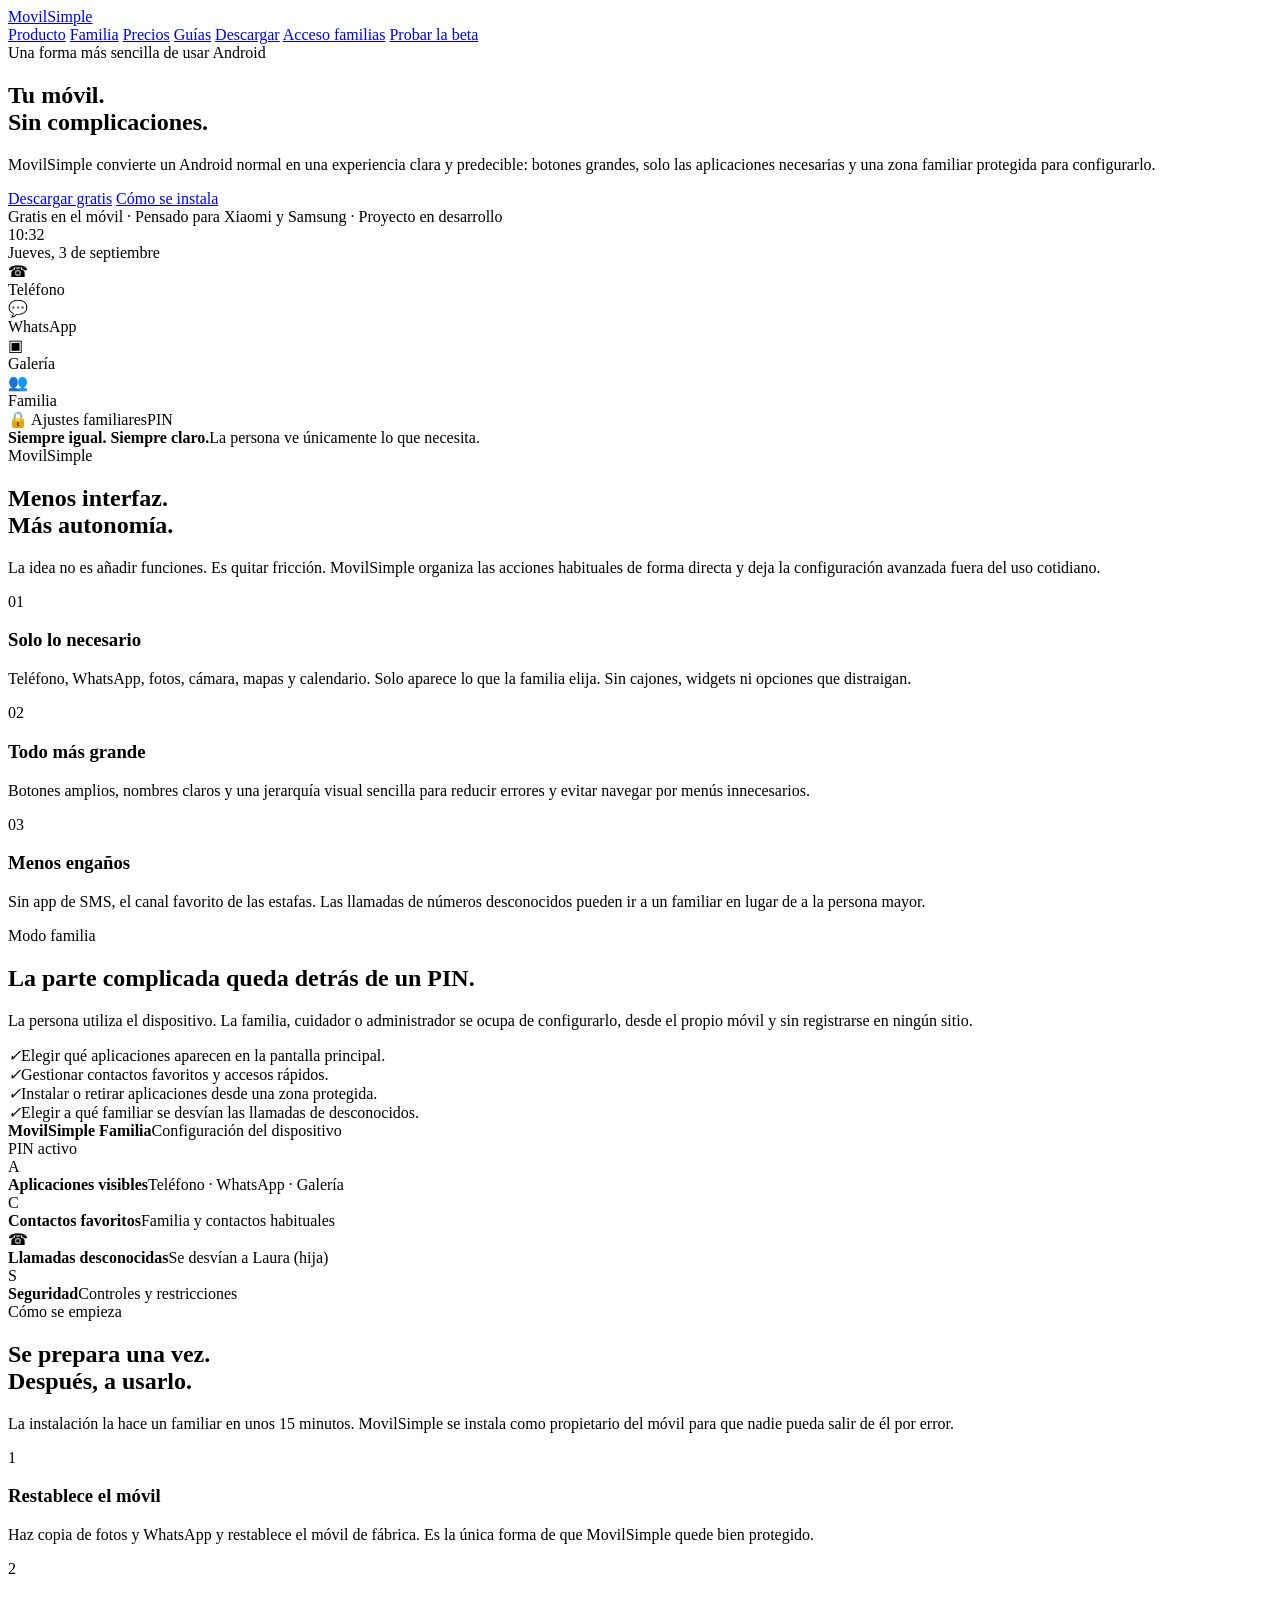
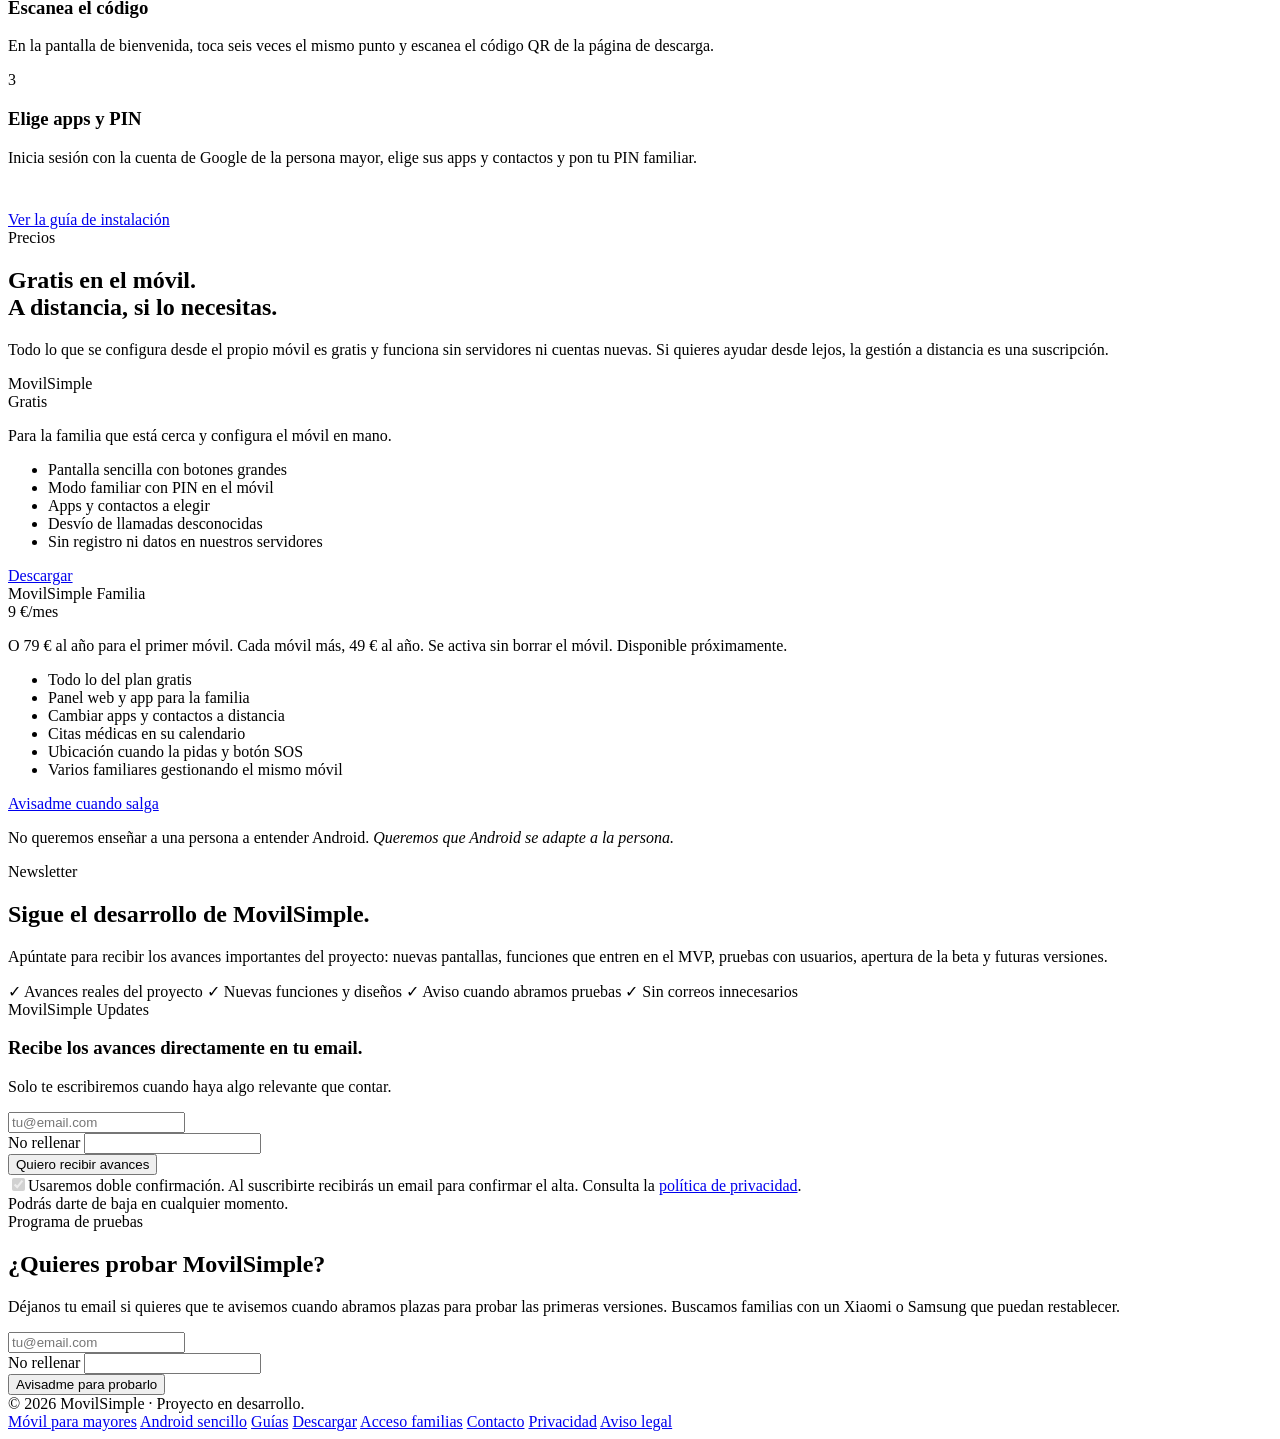
==== commit 0287fff7: "Portada con precios y cómo empezar, página de descarga y estilos comunes Co-Authored-By: Claude Opus" ====
--- a/public/index.html
+++ b/public/index.html
@@ -3,7 +3,7 @@
 <head>
 <meta charset="utf-8">
 <meta name="viewport" content="width=device-width,initial-scale=1">
-<meta name="description" content="MovilSimple simplifica Android para mayores y familias con botones grandes, solo las apps necesarias y un modo familiar protegido para configurar el dispositivo.">
+<meta name="description" content="MovilSimple convierte un Android normal en un móvil sencillo para mayores: botones grandes, solo las apps necesarias y un modo familiar con PIN. Gratis. Gestión a distancia opcional para la familia.">
 <meta name="robots" content="index,follow">
 <title>MovilSimple — Android sencillo para mayores y familias</title>
 <meta name="theme-color" content="#ffffff">
@@ -13,267 +13,26 @@
 <link rel="manifest" href="/manifest.webmanifest">
 <meta property="og:type" content="website">
 <meta property="og:title" content="MovilSimple — Android sencillo para mayores y familias">
-<meta property="og:description" content="Una forma más clara, sencilla y segura de usar Android, con una zona familiar protegida para la configuración.">
+<meta property="og:description" content="Un Android claro y predecible para mayores, con una zona familiar protegida. Gratis, y con gestión a distancia opcional.">
 <meta property="og:url" content="https://movilsimple.com/">
 <meta property="og:image" content="https://movilsimple.com/assets/og-movilsimple.jpg">
 <meta name="twitter:card" content="summary_large_image">
 <meta name="twitter:title" content="MovilSimple — Android sencillo para mayores y familias">
-<meta name="twitter:description" content="Una forma más clara, sencilla y segura de usar Android.">
+<meta name="twitter:description" content="Un Android claro y predecible para mayores, con una zona familiar protegida.">
 <script type="application/ld+json">{"@context":"https://schema.org","@type":"Organization","name":"MovilSimple","url":"https://movilsimple.com/","logo":"https://movilsimple.com/assets/movilsimple-logo.png","email":"hola@movilsimple.com","description":"MovilSimple desarrolla una interfaz Android más clara, sencilla y predecible, con una zona familiar protegida para configurar el dispositivo."}</script>
-<style>
-:root{
-  --blue:#5f97cf;
-  --blue2:#397fbd;
-  --ink:#202428;
-  --muted:#6d747b;
-  --line:#e9edf1;
-  --soft:#f7f9fb;
-  --mint:#92d8c3;
-  --sky:#8fc7eb;
-  --teal:#76c8cc;
-}
-*{box-sizing:border-box}
-html{scroll-behavior:smooth}
-body{
-  margin:0;
-  font-family:Inter,ui-sans-serif,system-ui,-apple-system,BlinkMacSystemFont,"Segoe UI",sans-serif;
-  color:var(--ink);
-  background:#fff;
-  -webkit-font-smoothing:antialiased;
-}
-a{text-decoration:none;color:inherit}
-.container{width:min(1180px,calc(100% - 40px));margin:auto}
-header{
-  position:sticky;top:0;z-index:50;
-  background:rgba(255,255,255,.84);
-  backdrop-filter:blur(18px);
-  border-bottom:1px solid rgba(233,237,241,.85);
-}
-.nav{height:72px;display:flex;align-items:center;justify-content:space-between}
-.wordmark{font-weight:850;font-size:21px;letter-spacing:-.03em}
-.wordmark .m{color:var(--blue)}
-.navlinks{display:flex;gap:28px;align-items:center;font-size:14px;font-weight:650;color:#596067}
-.navlinks a:hover{color:var(--blue2)}
-.navcta{
-  padding:11px 15px;border-radius:12px;background:var(--ink);color:#fff!important;
-}
-.hero{
-  padding:92px 0 54px;
-  background:
-    radial-gradient(circle at 75% 15%,rgba(143,199,235,.18),transparent 33%),
-    radial-gradient(circle at 18% 30%,rgba(146,216,195,.12),transparent 30%);
-}
-.hero-grid{display:grid;grid-template-columns:1.05fr .95fr;gap:80px;align-items:center}
-.eyebrow{
-  display:inline-flex;gap:9px;align-items:center;
-  color:#4b718f;font-weight:750;font-size:14px;
-}
-.eyebrow:before{content:"";width:9px;height:9px;border-radius:50%;background:var(--mint)}
-h1{
-  font-size:clamp(54px,7vw,86px);
-  line-height:.98;letter-spacing:-.055em;
-  margin:20px 0 26px;
-  max-width:820px;
-}
-h1 .blue{color:var(--blue2)}
-.lead{
-  font-size:21px;line-height:1.55;color:var(--muted);
-  max-width:680px;margin:0 0 30px;
-}
-.actions{display:flex;gap:12px;flex-wrap:wrap}
-.btn{
-  display:inline-flex;align-items:center;justify-content:center;
-  border-radius:14px;padding:14px 19px;font-weight:800;font-size:15px;
-  transition:.2s ease;
-}
-.btn:hover{transform:translateY(-1px)}
-.btn-dark{background:var(--ink);color:#fff}
-.btn-light{background:#f0f4f7;color:#3e4b55}
-.hero-note{margin-top:24px;color:#7a838b;font-size:14px}
-.mock-shell{
-  position:relative;min-height:590px;display:grid;place-items:center;
-}
-.glow{
-  position:absolute;width:520px;height:520px;border-radius:50%;
-  background:radial-gradient(circle,rgba(95,151,207,.17),rgba(95,151,207,0) 66%);
-}
-.phone{
-  position:relative;
-  width:min(380px,90%);
-  background:#fafcfd;
-  border:10px solid #517da5;
-  border-radius:42px;
-  padding:30px 22px 24px;
-  box-shadow:0 30px 70px rgba(45,76,104,.18);
-}
-.speaker{width:56px;height:7px;background:#8ba1b3;border-radius:999px;margin:0 auto 26px}
-.time{text-align:center;font-weight:900;font-size:38px;letter-spacing:-.04em}
-.date{text-align:center;color:#77828b;font-weight:600;margin:5px 0 22px}
-.grid{display:grid;grid-template-columns:1fr 1fr;gap:14px}
-.tile{
-  min-height:128px;border-radius:24px;padding:18px;
-  display:flex;flex-direction:column;justify-content:space-between;
-  color:#365064;font-weight:850;font-size:18px
-}
-.t1{background:#dff3eb}.t2{background:#e2f0fa}.t3{background:#edf1f4}.t4{background:#dff1f2}
-.sq{
-  width:46px;height:46px;border-radius:14px;background:rgba(255,255,255,.75);
-  display:grid;place-items:center;font-size:22px
-}
-.familybar{
-  margin-top:15px;border:1px solid var(--line);background:#fff;border-radius:16px;
-  padding:12px 14px;display:flex;justify-content:space-between;align-items:center;
-  font-size:13px;font-weight:750;color:#6d7780
-}
-.floating{
-  position:absolute;right:-6px;bottom:55px;
-  width:210px;background:#fff;border:1px solid var(--line);
-  border-radius:18px;padding:15px 16px;
-  box-shadow:0 18px 45px rgba(45,76,104,.12);
-}
-.floating strong{display:block;font-size:14px}
-.floating span{display:block;color:#7b858d;font-size:12px;margin-top:4px;line-height:1.4}
-.section{padding:110px 0}
-.section.gray{background:var(--soft)}
-.kicker{color:var(--blue2);font-size:13px;font-weight:850;letter-spacing:.09em;text-transform:uppercase}
-.section h2{
-  font-size:clamp(38px,5vw,62px);
-  line-height:1.05;letter-spacing:-.045em;margin:12px 0 18px;
-}
-.section-intro{font-size:19px;color:var(--muted);max-width:760px}
-.three{
-  display:grid;grid-template-columns:repeat(3,1fr);gap:48px;margin-top:58px
-}
-.feature-number{font-size:13px;font-weight:850;color:#9aa4ac;margin-bottom:18px}
-.feature h3{font-size:22px;margin:0 0 10px;letter-spacing:-.02em}
-.feature p{margin:0;color:var(--muted);line-height:1.65}
-.family-section{display:grid;grid-template-columns:1fr 1fr;gap:80px;align-items:center}
-.panel{
-  background:#fff;border:1px solid var(--line);border-radius:28px;
-  padding:26px;box-shadow:0 16px 45px rgba(43,69,93,.07)
-}
-.panel-top{display:flex;align-items:center;justify-content:space-between;padding-bottom:20px;border-bottom:1px solid var(--line)}
-.panel-title strong{display:block;font-size:18px}.panel-title span{color:var(--muted);font-size:13px}
-.pin{background:#e7f5ee;color:#1c7d59;padding:8px 11px;border-radius:999px;font-size:12px;font-weight:850}
-.panel-list{display:grid;gap:12px;margin-top:18px}
-.row{display:flex;gap:14px;align-items:center;padding:14px;border:1px solid var(--line);border-radius:16px}
-.badge{width:38px;height:38px;border-radius:12px;background:#eef5fa;display:grid;place-items:center;color:var(--blue2);font-weight:900}
-.row strong{display:block;font-size:14px}.row span{display:block;color:var(--muted);font-size:12px;margin-top:2px}
-.checks{display:grid;gap:15px;margin-top:28px}
-.check{display:flex;gap:12px;align-items:flex-start}
-.check i{font-style:normal;width:24px;height:24px;border-radius:50%;background:#e6f4ed;color:#1f7f5c;display:grid;place-items:center;font-weight:900;flex:none}
-.check span{color:#5f6870;line-height:1.55}
-.statement{
-  padding:120px 0;
-  text-align:center;
-  background:#111417;color:#fff;
-}
-.statement p{
-  max-width:900px;margin:0 auto;
-  font-size:clamp(36px,5vw,64px);
-  line-height:1.08;letter-spacing:-.045em;font-weight:800
-}
-.statement em{font-style:normal;color:#86b6df}
-.beta{
-  padding:110px 0;background:
-    linear-gradient(180deg,#fff,#f8fbfd);
-}
-.beta-card{
-  border:1px solid var(--line);border-radius:32px;
-  padding:54px;background:#fff;
-  box-shadow:0 18px 55px rgba(42,72,97,.07);
-  display:grid;grid-template-columns:1fr .9fr;gap:50px;align-items:center
-}
-.beta h2{font-size:46px;margin:0 0 14px;letter-spacing:-.04em}
-.beta p{color:var(--muted);font-size:18px;margin:0}
-.form{display:flex;gap:10px}
-.form input{
-  min-width:0;flex:1;border:1px solid #dfe5ea;border-radius:13px;padding:14px 15px;outline:none
-}
-.form input:focus{border-color:var(--blue);box-shadow:0 0 0 4px rgba(95,151,207,.11)}
-.form button{border:0;cursor:pointer}
-.status{font-size:13px;color:#5f6b74;margin-top:9px}
-footer{border-top:1px solid var(--line);padding:34px 0}
-.footer{display:flex;justify-content:space-between;gap:30px;color:#7a838b;font-size:13px}
-.footerlinks{display:flex;gap:18px;flex-wrap:wrap}
-
-.newsletter-block{
-  display:grid;grid-template-columns:1.05fr .95fr;gap:70px;align-items:center
-}
-.newsletter-points{
-  display:grid;grid-template-columns:1fr 1fr;gap:12px 22px;
-  margin-top:28px;color:#56616a;font-size:15px;font-weight:650
-}
-.newsletter-card{
-  border:1px solid var(--line);border-radius:28px;padding:32px;
-  background:linear-gradient(180deg,#fbfdff,#f4f8fb);
-  box-shadow:0 16px 45px rgba(43,69,93,.07)
-}
-.newsletter-badge{
-  display:inline-flex;padding:7px 10px;border-radius:999px;
-  background:#eaf4fb;color:var(--blue2);font-size:12px;font-weight:850;
-  letter-spacing:.04em;text-transform:uppercase
-}
-.newsletter-card h3{
-  font-size:30px;line-height:1.08;letter-spacing:-.035em;
-  margin:18px 0 12px
-}
-.newsletter-card p{color:var(--muted);margin:0 0 22px}
-.newsletter-form{display:flex;gap:10px}
-.newsletter-form input{
-  min-width:0;flex:1;border:1px solid #dfe5ea;border-radius:13px;
-  padding:14px 15px;outline:none
-}
-.newsletter-form input:focus{
-  border-color:var(--blue);box-shadow:0 0 0 4px rgba(95,151,207,.11)
-}
-.newsletter-form button{border:0;cursor:pointer}
-.newsletter-status{font-size:13px;color:#5f6b74;margin-top:10px}
-.newsletter-privacy{font-size:12px;color:#8a939b;margin-top:12px}
-
-.form-consent{
-  display:flex;gap:8px;align-items:flex-start;margin-top:11px;
-  color:#77818a;font-size:12px;line-height:1.45
-}
-.form-consent input{margin-top:2px;flex:none}
-.form-consent a{text-decoration:underline}
-.status.ok,.newsletter-status.ok{color:#1c7d59}
-.status.error,.newsletter-status.error{color:#ad3b3b}
-.honeypot{
-  position:absolute!important;left:-10000px!important;width:1px!important;
-  height:1px!important;overflow:hidden!important
-}
-button:disabled{opacity:.65;cursor:wait;transform:none!important}
-
-@media (max-width:900px){
-  .navlinks a:not(.navcta){display:none}
-  .hero-grid,.family-section,.beta-card,.newsletter-block{grid-template-columns:1fr}
-  .hero{padding-top:64px}
-  .three{grid-template-columns:1fr;gap:34px}
-  .newsletter-points{grid-template-columns:1fr}
-  .mock-shell{min-height:530px}
-}
-@media(max-width:620px){
-  .container{width:min(100% - 26px,1180px)}
-  h1{font-size:50px}
-  .lead{font-size:18px}
-  .section{padding:78px 0}
-  .form,.newsletter-form{flex-direction:column}
-  .beta-card{padding:30px 22px}
-  .footer{flex-direction:column}
-}
-</style>
+<link rel="stylesheet" href="/assets/sitio.css?v=2">
 </head>
 <body>
 <header>
   <div class="container nav">
-    <a class="wordmark" href="#"><span class="m">Movil</span>Simple</a>
+    <a class="wordmark" href="/"><span class="m">Movil</span>Simple</a>
     <nav class="navlinks">
       <a href="#producto">Producto</a>
       <a href="#familia">Familia</a>
+      <a href="#precios">Precios</a>
       <a href="/guias/">Guías</a>
-      <a href="#newsletter">Newsletter</a>
-      <a href="/contacto.html">Contacto</a>
+      <a href="/descargar/">Descargar</a>
+      <a href="https://app.movilsimple.com/">Acceso familias</a>
       <a class="navcta" href="#beta">Probar la beta</a>
     </nav>
   </div>
@@ -287,10 +46,10 @@
       <h1>Tu móvil.<br><span class="blue">Sin complicaciones.</span></h1>
       <p class="lead">MovilSimple convierte un Android normal en una experiencia clara y predecible: botones grandes, solo las aplicaciones necesarias y una zona familiar protegida para configurarlo.</p>
       <div class="actions">
-        <a class="btn btn-dark" href="#newsletter">Seguir el proyecto</a>
-        <a class="btn btn-light" href="#producto">Cómo funciona</a>
-      </div>
-      <div class="hero-note">Pensado para móvil y tablet · Proyecto en desarrollo</div>
+        <a class="btn btn-dark" href="/descargar/">Descargar gratis</a>
+        <a class="btn btn-light" href="#empezar">Cómo se instala</a>
+      </div>
+      <div class="hero-note">Gratis en el móvil · Pensado para Xiaomi y Samsung · Proyecto en desarrollo</div>
     </div>
 
     <div class="mock-shell">
@@ -321,7 +80,7 @@
       <div class="feature">
         <div class="feature-number">01</div>
         <h3>Solo lo necesario</h3>
-        <p>La pantalla principal muestra únicamente las aplicaciones y accesos que se hayan elegido. Sin cajones, widgets ni opciones que distraigan.</p>
+        <p>Teléfono, WhatsApp, fotos, cámara, mapas y calendario. Solo aparece lo que la familia elija. Sin cajones, widgets ni opciones que distraigan.</p>
       </div>
       <div class="feature">
         <div class="feature-number">02</div>
@@ -330,8 +89,8 @@
       </div>
       <div class="feature">
         <div class="feature-number">03</div>
-        <h3>Siempre predecible</h3>
-        <p>La interfaz mantiene una estructura estable. El objetivo es que abrir el teléfono, llamar, ver fotos o comunicarse requiera muy pocas decisiones.</p>
+        <h3>Menos engaños</h3>
+        <p>Sin app de SMS, el canal favorito de las estafas. Las llamadas de números desconocidos pueden ir a un familiar en lugar de a la persona mayor.</p>
       </div>
     </div>
   </div>
@@ -342,12 +101,12 @@
     <div>
       <div class="kicker">Modo familia</div>
       <h2>La parte complicada queda detrás de un PIN.</h2>
-      <p class="section-intro">La persona utiliza el dispositivo. La familia, cuidador o administrador se ocupa de configurarlo.</p>
+      <p class="section-intro">La persona utiliza el dispositivo. La familia, cuidador o administrador se ocupa de configurarlo, desde el propio móvil y sin registrarse en ningún sitio.</p>
       <div class="checks">
         <div class="check"><i>✓</i><span>Elegir qué aplicaciones aparecen en la pantalla principal.</span></div>
         <div class="check"><i>✓</i><span>Gestionar contactos favoritos y accesos rápidos.</span></div>
         <div class="check"><i>✓</i><span>Instalar o retirar aplicaciones desde una zona protegida.</span></div>
-        <div class="check"><i>✓</i><span>Reducir cambios accidentales y exposición a contenido no deseado.</span></div>
+        <div class="check"><i>✓</i><span>Elegir a qué familiar se desvían las llamadas de desconocidos.</span></div>
       </div>
     </div>
     <div class="panel">
@@ -358,8 +117,73 @@
       <div class="panel-list">
         <div class="row"><div class="badge">A</div><div><strong>Aplicaciones visibles</strong><span>Teléfono · WhatsApp · Galería</span></div></div>
         <div class="row"><div class="badge">C</div><div><strong>Contactos favoritos</strong><span>Familia y contactos habituales</span></div></div>
-        <div class="row"><div class="badge">+</div><div><strong>Instalar aplicaciones</strong><span>Solo desde el modo familiar</span></div></div>
+        <div class="row"><div class="badge">☎</div><div><strong>Llamadas desconocidas</strong><span>Se desvían a Laura (hija)</span></div></div>
         <div class="row"><div class="badge">S</div><div><strong>Seguridad</strong><span>Controles y restricciones</span></div></div>
+      </div>
+    </div>
+  </div>
+</section>
+
+<section class="section" id="empezar">
+  <div class="container">
+    <div class="kicker">Cómo se empieza</div>
+    <h2>Se prepara una vez.<br>Después, a usarlo.</h2>
+    <p class="section-intro">La instalación la hace un familiar en unos 15 minutos. MovilSimple se instala como propietario del móvil para que nadie pueda salir de él por error.</p>
+    <div class="steps">
+      <div class="step">
+        <div class="step-n">1</div>
+        <h3>Restablece el móvil</h3>
+        <p>Haz copia de fotos y WhatsApp y restablece el móvil de fábrica. Es la única forma de que MovilSimple quede bien protegido.</p>
+      </div>
+      <div class="step">
+        <div class="step-n">2</div>
+        <h3>Escanea el código</h3>
+        <p>En la pantalla de bienvenida, toca seis veces el mismo punto y escanea el código QR de la página de descarga.</p>
+      </div>
+      <div class="step">
+        <div class="step-n">3</div>
+        <h3>Elige apps y PIN</h3>
+        <p>Inicia sesión con la cuenta de Google de la persona mayor, elige sus apps y contactos y pon tu PIN familiar.</p>
+      </div>
+    </div>
+    <div class="actions" style="margin-top:44px">
+      <a class="btn btn-dark" href="/descargar/">Ver la guía de instalación</a>
+    </div>
+  </div>
+</section>
+
+<section class="section gray" id="precios">
+  <div class="container">
+    <div class="kicker">Precios</div>
+    <h2>Gratis en el móvil.<br>A distancia, si lo necesitas.</h2>
+    <p class="section-intro">Todo lo que se configura desde el propio móvil es gratis y funciona sin servidores ni cuentas nuevas. Si quieres ayudar desde lejos, la gestión a distancia es una suscripción.</p>
+    <div class="plans">
+      <div class="plan">
+        <div class="plan-name">MovilSimple</div>
+        <div class="plan-price">Gratis</div>
+        <p class="plan-desc">Para la familia que está cerca y configura el móvil en mano.</p>
+        <ul class="plan-list">
+          <li>Pantalla sencilla con botones grandes</li>
+          <li>Modo familiar con PIN en el móvil</li>
+          <li>Apps y contactos a elegir</li>
+          <li>Desvío de llamadas desconocidas</li>
+          <li>Sin registro ni datos en nuestros servidores</li>
+        </ul>
+        <a class="btn btn-light" href="/descargar/">Descargar</a>
+      </div>
+      <div class="plan plan-main">
+        <div class="plan-name">MovilSimple Familia</div>
+        <div class="plan-price">9 €<span class="plan-per">/mes</span></div>
+        <p class="plan-desc">O 79 € al año para el primer móvil. Cada móvil más, 49 € al año. Se activa sin borrar el móvil. Disponible próximamente.</p>
+        <ul class="plan-list">
+          <li>Todo lo del plan gratis</li>
+          <li>Panel web y app para la familia</li>
+          <li>Cambiar apps y contactos a distancia</li>
+          <li>Citas médicas en su calendario</li>
+          <li>Ubicación cuando la pidas y botón SOS</li>
+          <li>Varios familiares gestionando el mismo móvil</li>
+        </ul>
+        <a class="btn btn-dark" href="#beta">Avisadme cuando salga</a>
       </div>
     </div>
   </div>
@@ -410,7 +234,7 @@
       <div>
         <div class="kicker">Programa de pruebas</div>
         <h2>¿Quieres probar MovilSimple?</h2>
-        <p>Déjanos tu email si quieres que te avisemos cuando abramos plazas para probar las primeras versiones.</p>
+        <p>Déjanos tu email si quieres que te avisemos cuando abramos plazas para probar las primeras versiones. Buscamos familias con un Xiaomi o Samsung que puedan restablecer.</p>
       </div>
       <div>
         <form class="form" data-subscribe data-source="beta">
@@ -434,7 +258,8 @@
       <a href="/movil-para-mayores/">Móvil para mayores</a>
       <a href="/android-para-mayores/">Android sencillo</a>
       <a href="/guias/">Guías</a>
-      <a href="#newsletter">Newsletter</a>
+      <a href="/descargar/">Descargar</a>
+      <a href="https://app.movilsimple.com/">Acceso familias</a>
       <a href="/contacto.html">Contacto</a>
       <a href="/privacidad.html">Privacidad</a>
       <a href="/aviso-legal.html">Aviso legal</a>
@@ -444,4 +269,4 @@
 
 <script src="/assets/app.js" defer></script>
 </body>
-</html>+</html>
